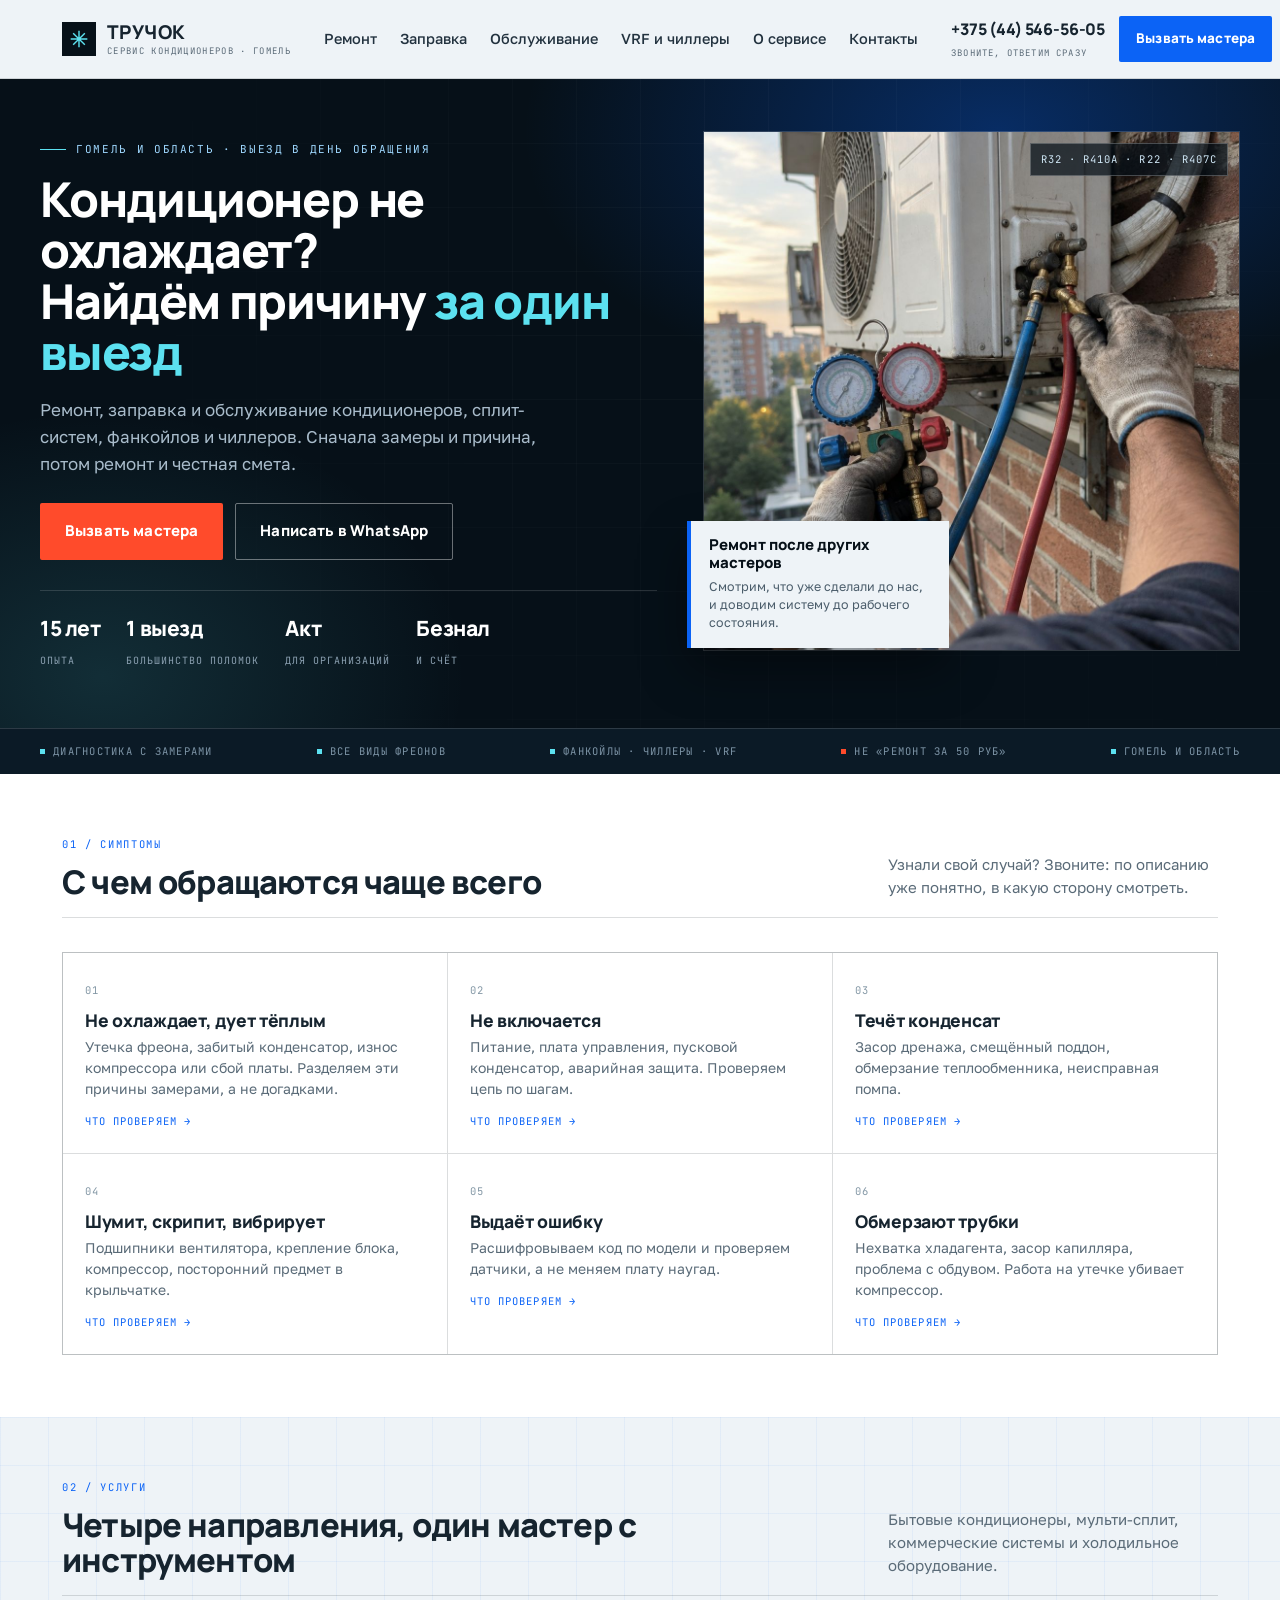
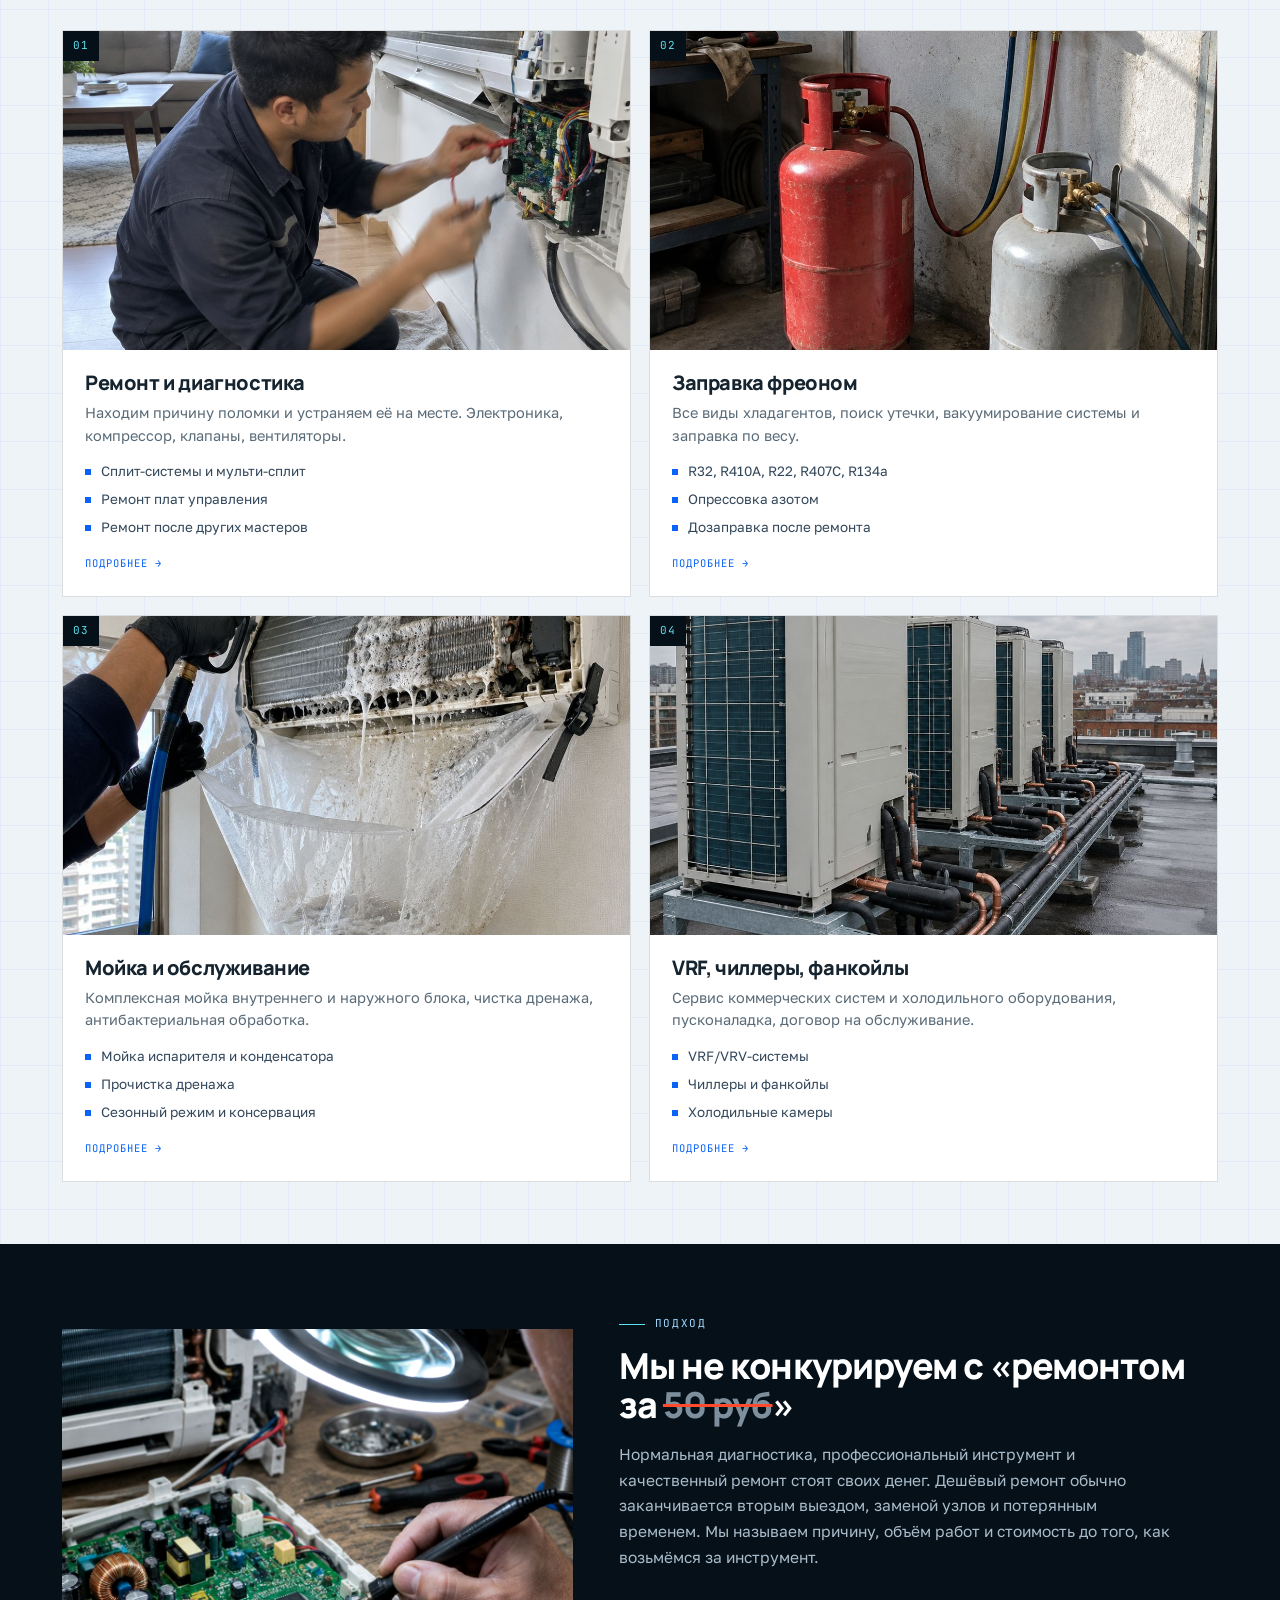
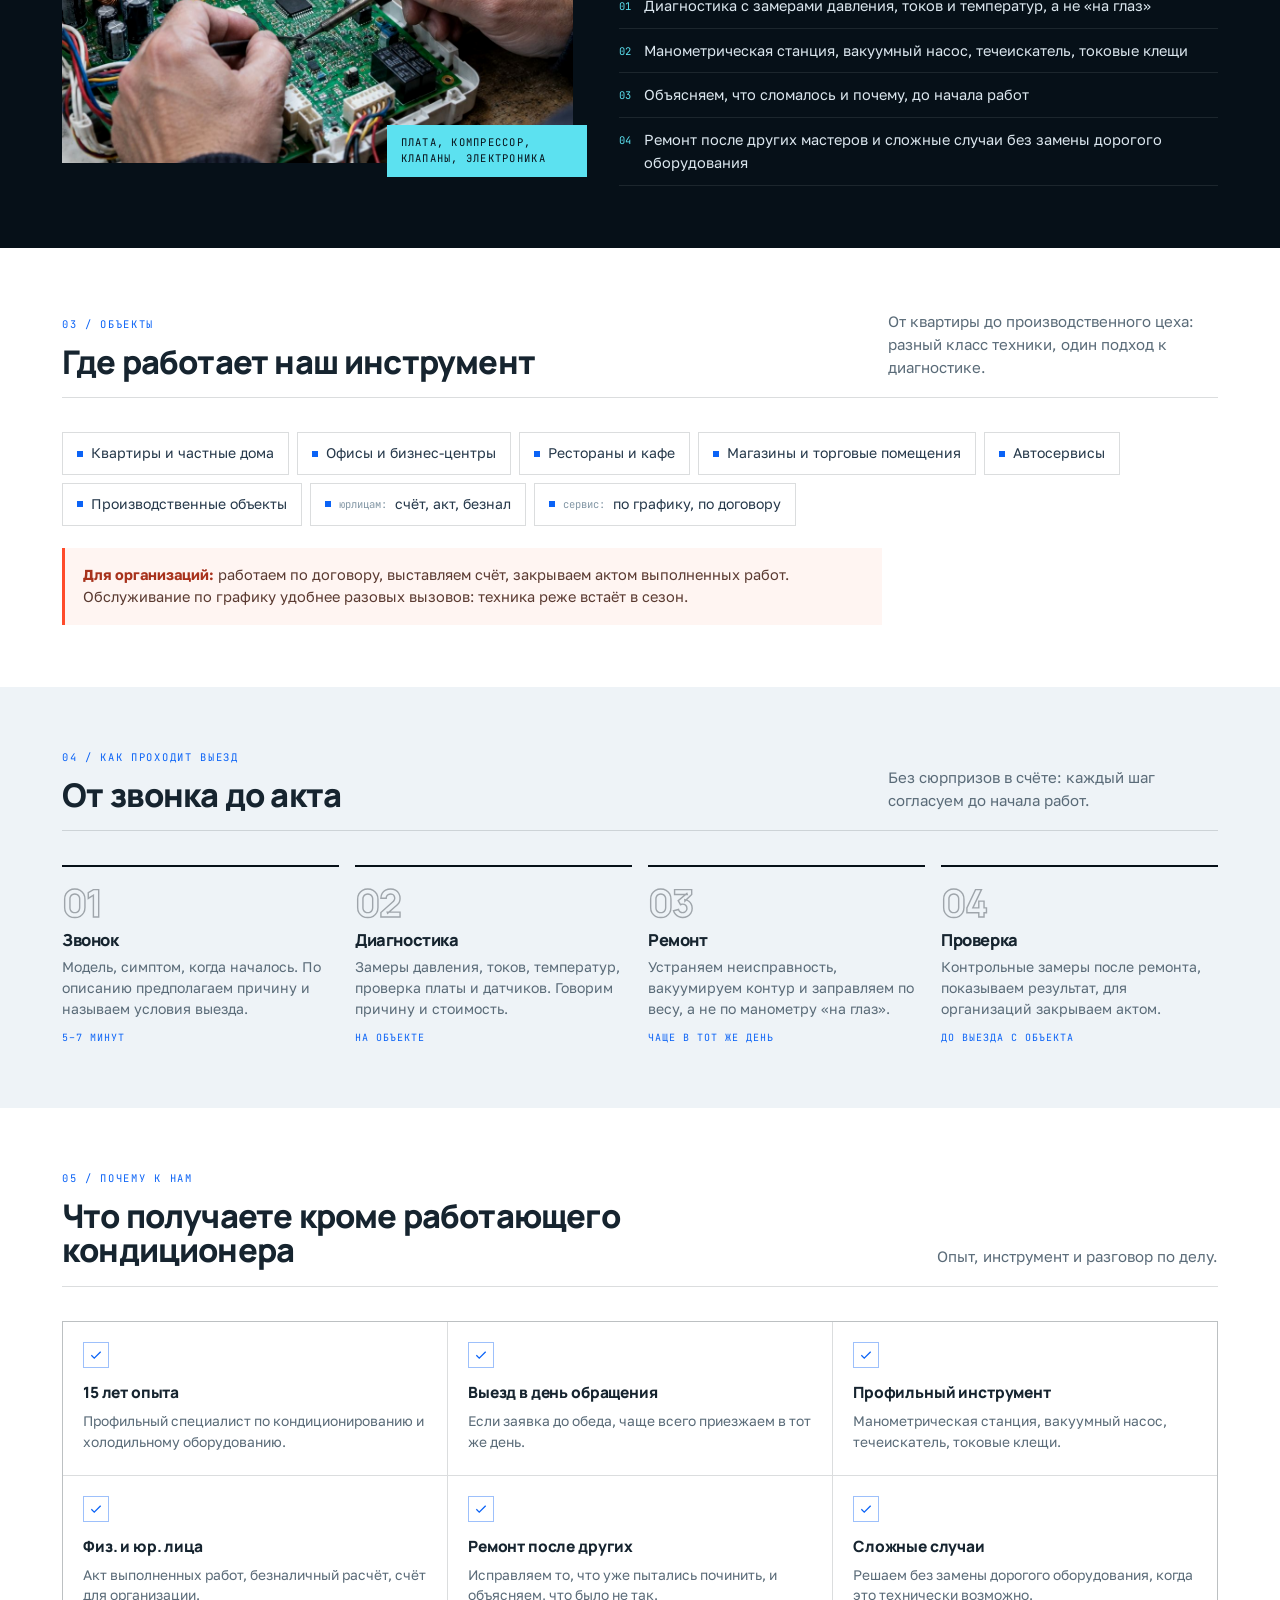
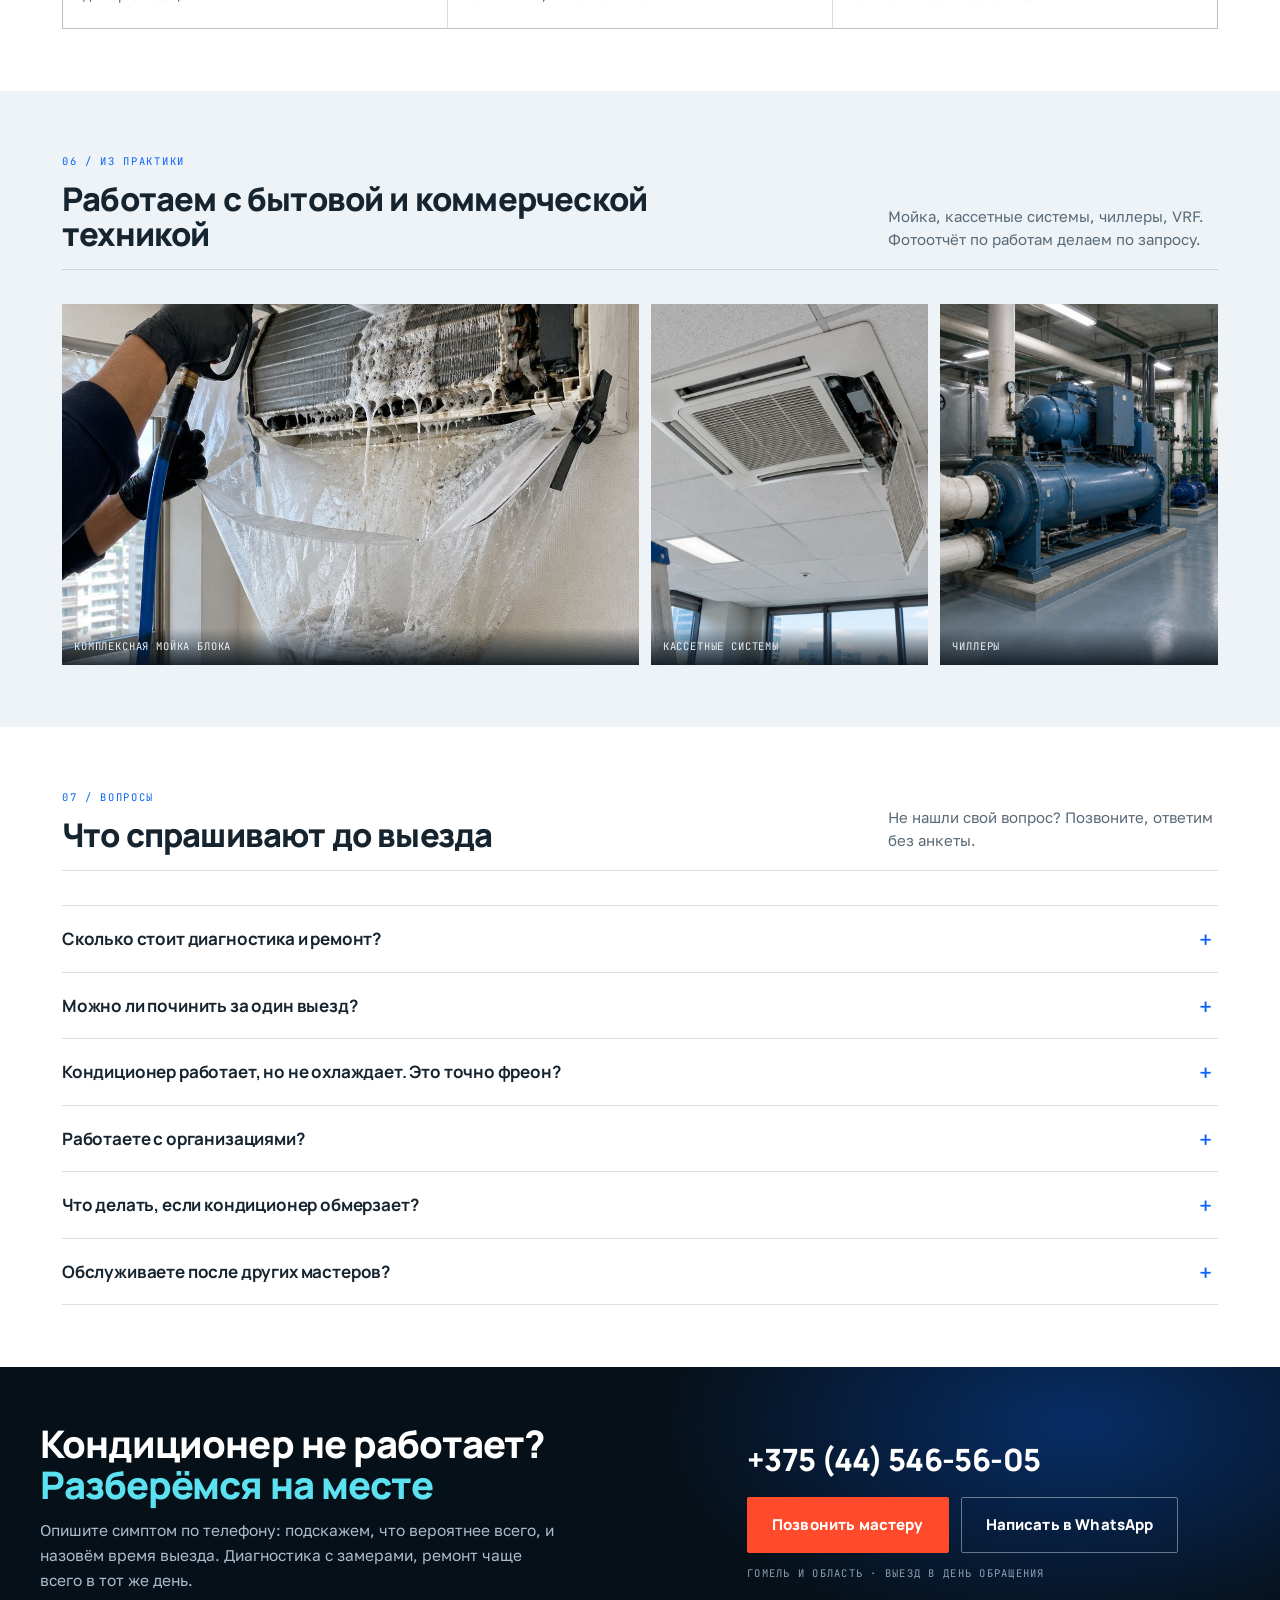
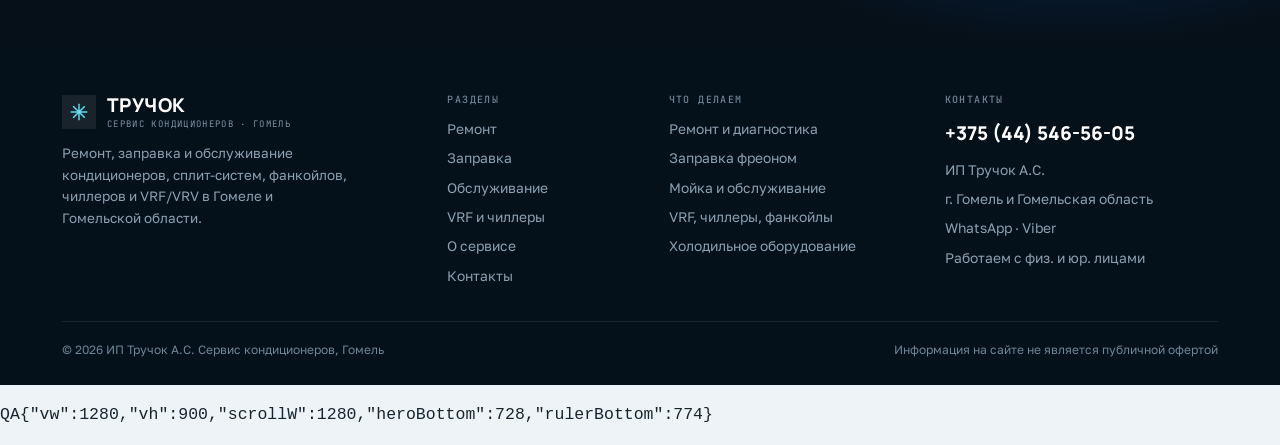
==== index.html @ 5a617445 "qa probe" ====
<!doctype html>
<html lang="ru">
<head>
<meta charset="utf-8">
<meta name="viewport" content="width=device-width, initial-scale=1">
<title>Ремонт кондиционеров в Гомеле — заправка, обслуживание | Тручок А.С.</title>
<meta name="description" content="Ремонт кондиционеров и сплит-систем в Гомеле: диагностика, заправка фреоном, мойка и обслуживание, VRF, чиллеры, фанкойлы. Опыт 15 лет, выезд в день обращения. +375 (44) 546-56-05">
<link rel="canonical" href="https://99sitefast-ai.github.io/truchok-kondicionery-gomel/">
<meta name="theme-color" content="#061018">
<meta property="og:type" content="website">
<meta property="og:title" content="Ремонт кондиционеров в Гомеле — заправка, обслуживание | Тручок А.С.">
<meta property="og:description" content="Ремонт кондиционеров и сплит-систем в Гомеле: диагностика, заправка фреоном, мойка и обслуживание, VRF, чиллеры, фанкойлы. Опыт 15 лет, выезд в день обращения. +375 (44) 546-56-05">
<meta property="og:url" content="https://99sitefast-ai.github.io/truchok-kondicionery-gomel/">
<meta property="og:site_name" content="Тручок А.С. — ремонт кондиционеров, Гомель">
<meta property="og:image" content="https://99sitefast-ai.github.io/truchok-kondicionery-gomel/assets/img/hero-gauge.jpg">
<meta property="og:locale" content="ru_BY">
<meta name="twitter:card" content="summary_large_image">
<link rel="preconnect" href="https://fonts.googleapis.com">
<link rel="preconnect" href="https://fonts.gstatic.com" crossorigin>
<link href="https://fonts.googleapis.com/css2?family=Manrope:wght@400;600;700;800&family=Golos+Text:wght@400;500;600&family=JetBrains+Mono:wght@400;500&display=swap" rel="stylesheet">
<link rel="stylesheet" href="assets/css/style.css?v=1">
<script type="application/ld+json">{"@context": "https://schema.org", "@type": "HVACBusiness", "name": "ИП Тручок А.С. — ремонт кондиционеров", "description": "Ремонт, заправка и обслуживание кондиционеров, сплит-систем, фанкойлов, чиллеров и VRF/VRV в Гомеле и Гомельской области.", "telephone": "+375445465605", "url": "https://99sitefast-ai.github.io/truchok-kondicionery-gomel/", "image": "https://99sitefast-ai.github.io/truchok-kondicionery-gomel/assets/img/hero-gauge.jpg", "address": {"@type": "PostalAddress", "addressLocality": "Гомель", "addressRegion": "Гомельская область", "addressCountry": "BY"}, "areaServed": ["Гомель", "Гомельская область"], "knowsAbout": ["ремонт кондиционеров", "заправка фреоном", "обслуживание сплит-систем", "чиллеры", "VRF/VRV", "фанкойлы"], "founder": {"@type": "Person", "name": "Тручок А.С."}}</script>
</head>
<body>
<a class="skip" href="#main">К содержанию</a>
<header class="hdr">
  <div class="wrap hdr-in">
      <a class="logo" href="index.html" aria-label="Тручок А.С. — на главную">
        <span class="logo-mark"><svg viewBox="0 0 24 24" aria-hidden="true"><path d="M12 2v20M2 12h20M5 5l14 14M19 5L5 19"/></svg></span>
        <span class="logo-txt">Тручок<small>сервис кондиционеров · Гомель</small></span>
      </a>
      <nav class="nav" id="nav">
<a href="remont.html">Ремонт</a>
<a href="zapravka.html">Заправка</a>
<a href="obsluzhivanie.html">Обслуживание</a>
<a href="komercheskie.html">VRF и чиллеры</a>
<a href="o-servise.html">О сервисе</a>
<a href="kontakty.html">Контакты</a>
      </nav>
      <div class="hdr-act">
        <a class="hdr-tel" href="tel:+375445465605">+375 (44) 546-56-05<small>звоните, ответим сразу</small></a>
        <a class="btn btn--sm" href="tel:+375445465605">Вызвать мастера</a>
      </div>
      <button class="burger" id="burger" type="button" aria-label="Меню" aria-expanded="false" aria-controls="nav"><span></span></button>
  </div>
</header>
<main id="main">
<section class="hero">
  <div class="wrap hero-in">
    <div>
      <span class="kick"><b></b>Гомель и область · выезд в день обращения</span>
      <h1>Кондиционер не охлаждает?<br>Найдём причину <span class="hl">за один выезд</span></h1>
      <p class="hero-sub">Ремонт, заправка и обслуживание кондиционеров, сплит-систем, фанкойлов и чиллеров. Сначала замеры и причина, потом ремонт и честная смета.</p>
      <div class="hero-cta">
        <a class="btn btn--hot" href="tel:+375445465605">Вызвать мастера</a>
        <a class="btn btn--outline-l" href="https://wa.me/375445465605" target="_blank" rel="noopener">Написать в WhatsApp</a>
      </div>
      <div class="hero-trust">
        <div><b>15 лет</b><span>опыта</span></div>
        <div><b>1 выезд</b><span>большинство поломок</span></div>
        <div><b>Акт</b><span>для организаций</span></div>
        <div><b>Безнал</b><span>и счёт</span></div>
      </div>
    </div>
    <div class="hero-media">
      <img src="assets/img/hero-gauge.jpg" alt="Мастер подключает манометрическую станцию к наружному блоку кондиционера" width="1100" height="1100">
      <span class="hero-chip">R32 · R410A · R22 · R407C</span>
      <div class="hero-tag">
        <b>Ремонт после других мастеров</b>
        <span>Смотрим, что уже сделали до нас, и доводим систему до рабочего состояния.</span>
      </div>
    </div>
  </div>
</section>

<div class="ruler">
  <div class="wrap ruler-in">
    <span>Диагностика с замерами</span>
    <span>Все виды фреонов</span>
    <span>Фанкойлы · чиллеры · VRF</span>
    <span class="warm">Не «ремонт за 50 руб»</span>
    <span>Гомель и область</span>
  </div>
</div>

<section class="sec sec--white" id="symptoms">
  <div class="wrap">
    <div class="shead rv">
      <div>
        <span class="lbl">01 / симптомы</span>
        <h2>С чем обращаются чаще всего</h2>
      </div>
      <p>Узнали свой случай? Звоните: по описанию уже понятно, в какую сторону смотреть.</p>
    </div>
    <div class="sym rv">
      <a href="remont.html#ne-ohlazhdaet">
        <span class="n">01</span>
        <h3>Не охлаждает, дует тёплым</h3>
        <p>Утечка фреона, забитый конденсатор, износ компрессора или сбой платы. Разделяем эти причины замерами, а не догадками.</p>
        <span class="go">Что проверяем</span>
      </a>
      <a href="remont.html#ne-vklyuchaetsya">
        <span class="n">02</span>
        <h3>Не включается</h3>
        <p>Питание, плата управления, пусковой конденсатор, аварийная защита. Проверяем цепь по шагам.</p>
        <span class="go">Что проверяем</span>
      </a>
      <a href="obsluzhivanie.html#drenazh">
        <span class="n">03</span>
        <h3>Течёт конденсат</h3>
        <p>Засор дренажа, смещённый поддон, обмерзание теплообменника, неисправная помпа.</p>
        <span class="go">Что проверяем</span>
      </a>
      <a href="remont.html#shum">
        <span class="n">04</span>
        <h3>Шумит, скрипит, вибрирует</h3>
        <p>Подшипники вентилятора, крепление блока, компрессор, посторонний предмет в крыльчатке.</p>
        <span class="go">Что проверяем</span>
      </a>
      <a href="remont.html#oshibki">
        <span class="n">05</span>
        <h3>Выдаёт ошибку</h3>
        <p>Расшифровываем код по модели и проверяем датчики, а не меняем плату наугад.</p>
        <span class="go">Что проверяем</span>
      </a>
      <a href="zapravka.html#obmerzanie">
        <span class="n">06</span>
        <h3>Обмерзают трубки</h3>
        <p>Нехватка хладагента, засор капилляра, проблема с обдувом. Работа на утечке убивает компрессор.</p>
        <span class="go">Что проверяем</span>
      </a>
    </div>
  </div>
</section>

<section class="sec sec--grid" id="services">
  <div class="wrap">
    <div class="shead rv">
      <div>
        <span class="lbl">02 / услуги</span>
        <h2>Четыре направления, один мастер с инструментом</h2>
      </div>
      <p>Бытовые кондиционеры, мульти-сплит, коммерческие системы и холодильное оборудование.</p>
    </div>
    <div class="svc rv">
      <article class="svc-card">
        <div class="ph"><img src="assets/img/diagnostika.jpg" alt="Ремонт и диагностика" loading="lazy" width="1100" height="619"><span class="num">01</span></div>
        <div class="bd">
          <h3>Ремонт и диагностика</h3>
          <p>Находим причину поломки и устраняем её на месте. Электроника, компрессор, клапаны, вентиляторы.</p>
          <ul><li>Сплит-системы и мульти-сплит</li><li>Ремонт плат управления</li><li>Ремонт после других мастеров</li></ul>
          <a class="more" href="remont.html">Подробнее</a>
        </div>
      </article>
      <article class="svc-card">
        <div class="ph"><img src="assets/img/freon.jpg" alt="Заправка фреоном" loading="lazy" width="1100" height="619"><span class="num">02</span></div>
        <div class="bd">
          <h3>Заправка фреоном</h3>
          <p>Все виды хладагентов, поиск утечки, вакуумирование системы и заправка по весу.</p>
          <ul><li>R32, R410A, R22, R407C, R134a</li><li>Опрессовка азотом</li><li>Дозаправка после ремонта</li></ul>
          <a class="more" href="zapravka.html">Подробнее</a>
        </div>
      </article>
      <article class="svc-card">
        <div class="ph"><img src="assets/img/moyka.jpg" alt="Мойка и обслуживание" loading="lazy" width="1100" height="619"><span class="num">03</span></div>
        <div class="bd">
          <h3>Мойка и обслуживание</h3>
          <p>Комплексная мойка внутреннего и наружного блока, чистка дренажа, антибактериальная обработка.</p>
          <ul><li>Мойка испарителя и конденсатора</li><li>Прочистка дренажа</li><li>Сезонный режим и консервация</li></ul>
          <a class="more" href="obsluzhivanie.html">Подробнее</a>
        </div>
      </article>
      <article class="svc-card">
        <div class="ph"><img src="assets/img/vrf.jpg" alt="VRF, чиллеры, фанкойлы" loading="lazy" width="1100" height="619"><span class="num">04</span></div>
        <div class="bd">
          <h3>VRF, чиллеры, фанкойлы</h3>
          <p>Сервис коммерческих систем и холодильного оборудования, пусконаладка, договор на обслуживание.</p>
          <ul><li>VRF/VRV-системы</li><li>Чиллеры и фанкойлы</li><li>Холодильные камеры</li></ul>
          <a class="more" href="komercheskie.html">Подробнее</a>
        </div>
      </article>
    </div>
  </div>
</section>

<section class="sec sec--ink" id="approach">
  <div class="wrap manif">
    <div class="manif-img rv">
      <img src="assets/img/plata.jpg" alt="Ремонт платы управления кондиционера" loading="lazy" width="1100" height="1100">
      <span class="stamp">Плата, компрессор, клапаны, электроника</span>
    </div>
    <div class="manif-txt rv">
      <span class="kick"><b></b>Подход</span>
      <h2 style="margin-top:14px">Мы не конкурируем с «ремонтом за <span class="del">50 руб</span>»</h2>
      <p>Нормальная диагностика, профессиональный инструмент и качественный ремонт стоят своих денег. Дешёвый ремонт обычно заканчивается вторым выездом, заменой узлов и потерянным временем. Мы называем причину, объём работ и стоимость до того, как возьмёмся за инструмент.</p>
      <ul class="manif-list">
        <li><i>01</i>Диагностика с замерами давления, токов и температур, а не «на глаз»</li>
        <li><i>02</i>Манометрическая станция, вакуумный насос, течеискатель, токовые клещи</li>
        <li><i>03</i>Объясняем, что сломалось и почему, до начала работ</li>
        <li><i>04</i>Ремонт после других мастеров и сложные случаи без замены дорогого оборудования</li>
      </ul>
    </div>
  </div>
</section>

<section class="sec sec--white" id="objects">
  <div class="wrap">
    <div class="shead rv">
      <div>
        <span class="lbl">03 / объекты</span>
        <h2>Где работает наш инструмент</h2>
      </div>
      <p>От квартиры до производственного цеха: разный класс техники, один подход к диагностике.</p>
    </div>
    <ul class="obj rv">
      <li>Квартиры и частные дома</li>
      <li>Офисы и бизнес-центры</li>
      <li>Рестораны и кафе</li>
      <li>Магазины и торговые помещения</li>
      <li>Автосервисы</li>
      <li>Производственные объекты</li>
      <li><b>юрлицам:</b> счёт, акт, безнал</li>
      <li><b>сервис:</b> по графику, по договору</li>
    </ul>
    <div class="note rv" style="max-width:820px">
      <b>Для организаций:</b> работаем по договору, выставляем счёт, закрываем актом выполненных работ. Обслуживание по графику удобнее разовых вызовов: техника реже встаёт в сезон.
    </div>
  </div>
</section>

<section class="sec sec--ice" id="process">
  <div class="wrap">
    <div class="shead rv">
      <div>
        <span class="lbl">04 / как проходит выезд</span>
        <h2>От звонка до акта</h2>
      </div>
      <p>Без сюрпризов в счёте: каждый шаг согласуем до начала работ.</p>
    </div>
    <div class="steps rv">
      <div class="step"><div class="num">01</div><h3>Звонок</h3><p>Модель, симптом, когда началось. По описанию предполагаем причину и называем условия выезда.</p><div class="t">5–7 минут</div></div>
      <div class="step"><div class="num">02</div><h3>Диагностика</h3><p>Замеры давления, токов, температур, проверка платы и датчиков. Говорим причину и стоимость.</p><div class="t">на объекте</div></div>
      <div class="step"><div class="num">03</div><h3>Ремонт</h3><p>Устраняем неисправность, вакуумируем контур и заправляем по весу, а не по манометру «на глаз».</p><div class="t">чаще в тот же день</div></div>
      <div class="step"><div class="num">04</div><h3>Проверка</h3><p>Контрольные замеры после ремонта, показываем результат, для организаций закрываем актом.</p><div class="t">до выезда с объекта</div></div>
    </div>
  </div>
</section>

<section class="sec sec--white">
  <div class="wrap">
    <div class="shead rv">
      <div>
        <span class="lbl">05 / почему к нам</span>
        <h2>Что получаете кроме работающего кондиционера</h2>
      </div>
      <p>Опыт, инструмент и разговор по делу.</p>
    </div>
    <div class="why rv">
      <div>
        <span class="ic"><svg viewBox="0 0 24 24" aria-hidden="true"><path d="M4 12.5l5 5L20 6.5"/></svg></span>
        <b>15 лет опыта</b>
        <p>Профильный специалист по кондиционированию и холодильному оборудованию.</p>
      </div>
      <div>
        <span class="ic"><svg viewBox="0 0 24 24" aria-hidden="true"><path d="M4 12.5l5 5L20 6.5"/></svg></span>
        <b>Выезд в день обращения</b>
        <p>Если заявка до обеда, чаще всего приезжаем в тот же день.</p>
      </div>
      <div>
        <span class="ic"><svg viewBox="0 0 24 24" aria-hidden="true"><path d="M4 12.5l5 5L20 6.5"/></svg></span>
        <b>Профильный инструмент</b>
        <p>Манометрическая станция, вакуумный насос, течеискатель, токовые клещи.</p>
      </div>
      <div>
        <span class="ic"><svg viewBox="0 0 24 24" aria-hidden="true"><path d="M4 12.5l5 5L20 6.5"/></svg></span>
        <b>Физ. и юр. лица</b>
        <p>Акт выполненных работ, безналичный расчёт, счёт для организации.</p>
      </div>
      <div>
        <span class="ic"><svg viewBox="0 0 24 24" aria-hidden="true"><path d="M4 12.5l5 5L20 6.5"/></svg></span>
        <b>Ремонт после других</b>
        <p>Исправляем то, что уже пытались починить, и объясняем, что было не так.</p>
      </div>
      <div>
        <span class="ic"><svg viewBox="0 0 24 24" aria-hidden="true"><path d="M4 12.5l5 5L20 6.5"/></svg></span>
        <b>Сложные случаи</b>
        <p>Решаем без замены дорогого оборудования, когда это технически возможно.</p>
      </div>
    </div>
  </div>
</section>

<section class="sec sec--ice">
  <div class="wrap">
    <div class="shead rv">
      <div>
        <span class="lbl">06 / из практики</span>
        <h2>Работаем с бытовой и коммерческой техникой</h2>
      </div>
      <p>Мойка, кассетные системы, чиллеры, VRF. Фотоотчёт по работам делаем по запросу.</p>
    </div>
    <div class="strip rv">
      <figure><img src="assets/img/moyka.jpg" alt="Мойка испарителя внутреннего блока кондиционера" loading="lazy" width="1100" height="688"><figcaption>Комплексная мойка блока</figcaption></figure>
      <figure><img src="assets/img/kasseta.jpg" alt="Обслуживание кассетного кондиционера в офисе" loading="lazy" width="1100" height="825"><figcaption>Кассетные системы</figcaption></figure>
      <figure><img src="assets/img/chiller.jpg" alt="Чиллер в техническом помещении" loading="lazy" width="1100" height="825"><figcaption>Чиллеры</figcaption></figure>
    </div>
  </div>
</section>

<section class="sec sec--white" id="faq">
  <div class="wrap">
    <div class="shead rv">
      <div>
        <span class="lbl">07 / вопросы</span>
        <h2>Что спрашивают до выезда</h2>
      </div>
      <p>Не нашли свой вопрос? Позвоните, ответим без анкеты.</p>
    </div>
    <div class="faq rv">
      <details><summary>Сколько стоит диагностика и ремонт?</summary><div class="ans">Стоимость зависит от типа техники и характера поломки. По телефону называем условия выезда, а точную сумму работ говорим после диагностики: до этого называть цифру наугад нечестно.</div></details>
      <details><summary>Можно ли починить за один выезд?</summary><div class="ans">Большинство неисправностей устраняем на месте: утечки, электрика, дренаж, заправка, замена конденсаторов и клапанов. Если нужен редкий узел под заказ, согласуем срок и не берём предоплату за воздух.</div></details>
      <details><summary>Кондиционер работает, но не охлаждает. Это точно фреон?</summary><div class="ans">Не обязательно. Так же ведут себя забитый конденсатор, изношенный компрессор, неисправная плата и датчик температуры. Поэтому сначала замеры, потом вердикт.</div></details>
      <details><summary>Работаете с организациями?</summary><div class="ans">Да. Акт выполненных работ, безналичный расчёт, счёт. Для офисов, магазинов и производств возможен договор на сервисное обслуживание по графику.</div></details>
      <details><summary>Что делать, если кондиционер обмерзает?</summary><div class="ans">Выключить и вызвать мастера. Обмерзание почти всегда означает нехватку хладагента или проблему с обдувом, а работа в таком режиме убивает компрессор.</div></details>
      <details><summary>Обслуживаете после других мастеров?</summary><div class="ans">Да, и это заметная часть работы. Смотрим, что уже меняли, проверяем соединения и качество заправки, объясняем, где ошибка.</div></details>
    </div>
  </div>
</section>

<section class="cta" id="cta">
  <div class="wrap cta-in">
    <div>
      <h2>Кондиционер не работает? <span>Разберёмся на месте</span></h2>
      <p>Опишите симптом по телефону: подскажем, что вероятнее всего, и назовём время выезда. Диагностика с замерами, ремонт чаще всего в тот же день.</p>
    </div>
    <div class="cta-side">
      <a class="cta-tel" href="tel:+375445465605">+375 (44) 546-56-05</a>
      <div class="btn-row">
        <a class="btn btn--hot" href="tel:+375445465605">Позвонить мастеру</a>
        <a class="btn btn--outline-l" href="https://wa.me/375445465605" target="_blank" rel="noopener">Написать в WhatsApp</a>
      </div>
      <small>Гомель и область · выезд в день обращения</small>
    </div>
  </div>
</section>


</main>
<footer class="ftr">
  <div class="wrap">
    <div class="ftr-in">
      <div>
        <a class="logo" href="index.html" aria-label="Тручок А.С. — на главную">
        <span class="logo-mark"><svg viewBox="0 0 24 24" aria-hidden="true"><path d="M12 2v20M2 12h20M5 5l14 14M19 5L5 19"/></svg></span>
        <span class="logo-txt">Тручок<small>сервис кондиционеров · Гомель</small></span>
      </a>
        <p>Ремонт, заправка и обслуживание кондиционеров, сплит-систем, фанкойлов, чиллеров и VRF/VRV в Гомеле и Гомельской области.</p>
      </div>
      <div>
        <h4>Разделы</h4>
        <ul><li><a href="remont.html">Ремонт</a></li>
<li><a href="zapravka.html">Заправка</a></li>
<li><a href="obsluzhivanie.html">Обслуживание</a></li>
<li><a href="komercheskie.html">VRF и чиллеры</a></li>
<li><a href="o-servise.html">О сервисе</a></li>
<li><a href="kontakty.html">Контакты</a></li></ul>
      </div>
      <div>
        <h4>Что делаем</h4>
        <ul>
          <li><a href="remont.html">Ремонт и диагностика</a></li>
          <li><a href="zapravka.html">Заправка фреоном</a></li>
          <li><a href="obsluzhivanie.html">Мойка и обслуживание</a></li>
          <li><a href="komercheskie.html">VRF, чиллеры, фанкойлы</a></li>
          <li><a href="komercheskie.html#holod">Холодильное оборудование</a></li>
        </ul>
      </div>
      <div>
        <h4>Контакты</h4>
        <a class="ftr-tel" href="tel:+375445465605">+375 (44) 546-56-05</a>
        <ul>
          <li>ИП Тручок А.С.</li>
          <li>г. Гомель и Гомельская область</li>
          <li><a href="https://wa.me/375445465605" target="_blank" rel="noopener">WhatsApp</a> · <a href="viber://chat?number=%2B375445465605">Viber</a></li>
          <li>Работаем с физ. и юр. лицами</li>
        </ul>
      </div>
    </div>
    <div class="ftr-btm">
      <span>© 2026 ИП Тручок А.С. Сервис кондиционеров, Гомель</span>
      <span>Информация на сайте не является публичной офертой</span>
    </div>
  </div>
</footer>

<div class="mbar">
  <a class="btn" href="tel:+375445465605">Позвонить</a>
  <a class="btn btn--light" href="https://wa.me/375445465605" target="_blank" rel="noopener">WhatsApp</a>
</div>

<script src="assets/js/app.js" defer></script>
<script>window.addEventListener('load',function(){var d=document.documentElement;var hero=document.querySelector('.hero');var ruler=document.querySelector('.ruler');var h={vw:window.innerWidth,vh:window.innerHeight,scrollW:d.scrollWidth,heroBottom:Math.round(hero.getBoundingClientRect().bottom),rulerBottom:Math.round(ruler.getBoundingClientRect().bottom)};var p=document.createElement('pre');p.id='qa';p.textContent='QA'+JSON.stringify(h);document.body.appendChild(p);});</script>
</body>
</html>
---- assets/css/style.css ----
/* Тручок А.С. — сервис кондиционеров, Гомель */

:root{
  --ink:#061018;
  --ink-2:#0b1a26;
  --ink-3:#12293a;
  --ice:#eef3f7;
  --ice-2:#e3ebf1;
  --white:#ffffff;
  --blue:#0b63f6;
  --blue-d:#0a4fc4;
  --cyan:#5ce1f0;
  --hot:#ff4b2b;
  --text:#16242f;
  --muted:#5a6b78;
  --muted-2:#8397a5;
  --line:rgba(6,16,24,.14);
  --line-2:rgba(6,16,24,.08);
  --line-l:rgba(255,255,255,.14);
  --disp:"Manrope","Segoe UI",system-ui,sans-serif;
  --body:"Golos Text","Manrope",system-ui,sans-serif;
  --mono:"JetBrains Mono",ui-monospace,SFMono-Regular,Menlo,monospace;
  --sh:0 18px 40px rgba(6,16,24,.12);
}

*{box-sizing:border-box}
html{-webkit-text-size-adjust:100%}
body{
  margin:0;background:var(--ice);color:var(--text);
  font-family:var(--body);font-size:16.5px;line-height:1.62;
  -webkit-font-smoothing:antialiased;
}
img{max-width:100%;display:block;height:auto}
a{color:inherit;text-decoration:none}
h1,h2,h3,h4{margin:0;font-family:var(--disp);font-weight:800;letter-spacing:-.025em;line-height:1.06}
p{margin:0}
ul,ol{margin:0;padding:0;list-style:none}
button{font:inherit}
::selection{background:var(--blue);color:#fff}

.wrap{max-width:1200px;margin:0 auto;padding:0 22px}
.skip{position:absolute;left:-9999px}
.skip:focus{left:12px;top:12px;z-index:200;background:#fff;padding:10px 14px}

/* ---------- header ---------- */
.hdr{
  position:sticky;top:0;z-index:80;
  background:rgba(238,243,247,.94);
  backdrop-filter:blur(10px);
  border-bottom:1px solid var(--line);
}
.hdr-in{display:flex;align-items:center;gap:22px;height:78px}
.logo{display:flex;align-items:center;gap:11px;flex:0 0 auto}
.logo-mark{
  width:34px;height:34px;flex:0 0 auto;background:var(--ink);
  display:grid;place-items:center;position:relative;
}
.logo-mark svg{width:20px;height:20px;stroke:var(--cyan);fill:none;stroke-width:1.7}
.logo-txt{font-family:var(--disp);font-weight:800;font-size:19px;letter-spacing:.02em;line-height:1;text-transform:uppercase}
.logo-txt small{
  display:block;font-family:var(--mono);font-weight:400;font-size:9px;letter-spacing:.15em;
  color:var(--muted);text-transform:uppercase;margin-top:5px;
}
.nav{margin-left:auto;display:flex;gap:1px}
.nav a{
  padding:9px 11px;font-size:14.5px;font-weight:500;color:#22323f;
  border-radius:3px;white-space:nowrap;
}
.nav a:hover{background:rgba(11,99,246,.09);color:var(--blue)}
.nav a.act{color:var(--blue);box-shadow:inset 0 -2px 0 var(--blue)}
.hdr-act{display:flex;align-items:center;gap:14px;flex:0 0 auto}
.hdr-tel{font-family:var(--disp);font-weight:800;font-size:16px;letter-spacing:-.01em;white-space:nowrap}
.hdr-tel small{
  display:block;font-family:var(--mono);font-weight:400;font-size:9px;letter-spacing:.13em;
  color:var(--muted);text-transform:uppercase;margin-top:3px;
}
.burger{
  display:none;margin-left:auto;width:44px;height:44px;background:none;
  border:1px solid var(--line);cursor:pointer;position:relative;
}
.burger span,.burger span::before,.burger span::after{
  position:absolute;left:12px;right:12px;height:2px;background:var(--ink);content:"";
}
.burger span{top:21px}
.burger span::before{top:-7px;left:0;right:0}
.burger span::after{top:7px;left:0;right:0}

/* ---------- buttons ---------- */
.btn{
  display:inline-flex;align-items:center;justify-content:center;gap:9px;
  font-family:var(--disp);font-weight:800;font-size:15px;letter-spacing:.01em;
  padding:15px 24px;border:1px solid transparent;border-radius:2px;
  background:var(--blue);color:#fff;cursor:pointer;
  transition:background .16s,transform .16s,box-shadow .16s,color .16s,border-color .16s;
}
.btn:hover{background:var(--blue-d);transform:translateY(-1px);box-shadow:0 10px 24px rgba(11,99,246,.28)}
.btn--hot{background:var(--hot)}
.btn--hot:hover{background:#e23a1c;box-shadow:0 10px 24px rgba(255,75,43,.3)}
.btn--ghost{background:transparent;border-color:rgba(6,16,24,.35);color:var(--ink)}
.btn--ghost:hover{background:var(--ink);border-color:var(--ink);color:#fff;box-shadow:none}
.btn--light{background:#fff;color:var(--ink)}
.btn--light:hover{background:var(--cyan);color:var(--ink);box-shadow:none}
.btn--outline-l{background:transparent;border-color:rgba(255,255,255,.4);color:#fff}
.btn--outline-l:hover{background:rgba(255,255,255,.1);border-color:#fff;box-shadow:none}
.btn--sm{padding:11px 16px;font-size:13.5px}
.btn svg{width:17px;height:17px;fill:none;stroke:currentColor;stroke-width:2}
.btn-row{display:flex;gap:12px;flex-wrap:wrap;align-items:center}

/* ---------- hero ---------- */
.hero{position:relative;background:var(--ink);color:#eaf1f6;overflow:hidden}
.hero::before{
  content:"";position:absolute;inset:0;
  background:
    radial-gradient(720px 420px at 78% 8%,rgba(11,99,246,.34),transparent 66%),
    radial-gradient(520px 380px at 8% 92%,rgba(92,225,240,.14),transparent 70%);
  pointer-events:none;
}
.hero::after{
  content:"";position:absolute;inset:0;pointer-events:none;opacity:.5;
  background-image:linear-gradient(rgba(255,255,255,.05) 1px,transparent 1px),linear-gradient(90deg,rgba(255,255,255,.05) 1px,transparent 1px);
  background-size:64px 64px;
  mask-image:radial-gradient(circle at 60% 30%,#000 20%,transparent 78%);
}
.hero-in{
  position:relative;z-index:2;
  display:grid;grid-template-columns:1.07fr .93fr;gap:46px;align-items:center;
  padding:52px 0 56px;
}
.kick{
  display:inline-flex;align-items:center;gap:10px;
  font-family:var(--mono);font-size:11px;letter-spacing:.15em;text-transform:uppercase;color:#9fd8ff;
}
.kick b{width:26px;height:1px;background:var(--cyan);display:inline-block}
.hero h1{
  font-size:clamp(29px,3.75vw,52px);margin-top:16px;color:#fff;
}
.hero h1 .hl{color:var(--cyan)}
.hero-sub{margin-top:18px;font-size:17px;line-height:1.6;color:#a9bccb;max-width:530px}
.hero-cta{margin-top:26px;display:flex;gap:12px;flex-wrap:wrap}
.hero-trust{
  margin-top:30px;padding-top:20px;border-top:1px solid var(--line-l);
  display:grid;grid-template-columns:repeat(4,auto);gap:12px 26px;justify-content:start;
}
.hero-trust div b{
  display:block;font-family:var(--disp);font-weight:800;font-size:21px;color:#fff;letter-spacing:-.02em;
}
.hero-trust div span{
  font-family:var(--mono);font-size:10px;letter-spacing:.1em;text-transform:uppercase;color:#8ba0b1;
}
.hero-media{position:relative;align-self:stretch}
.hero-media img{
  width:100%;height:100%;max-height:520px;object-fit:cover;
  border:1px solid rgba(255,255,255,.16);
}
.hero-tag{
  position:absolute;left:-16px;bottom:24px;max-width:262px;
  background:var(--ice);color:var(--ink);padding:15px 18px;
  border-left:4px solid var(--blue);box-shadow:0 22px 48px rgba(0,0,0,.4);
}
.hero-tag b{display:block;font-family:var(--disp);font-weight:800;font-size:15px;line-height:1.25}
.hero-tag span{display:block;margin-top:5px;font-size:12.5px;line-height:1.45;color:#4b5d6b}
.hero-chip{
  position:absolute;right:12px;top:12px;background:rgba(6,16,24,.72);
  border:1px solid rgba(255,255,255,.24);color:#cfe6f5;
  font-family:var(--mono);font-size:10.5px;letter-spacing:.1em;padding:7px 10px;
}

/* ---------- temp ruler ---------- */
.ruler{background:var(--ink-2);border-top:1px solid var(--line-l);position:relative;z-index:2}
.ruler-in{
  display:flex;align-items:center;justify-content:space-between;gap:18px;
  padding:14px 0;font-family:var(--mono);font-size:10.5px;letter-spacing:.12em;
  text-transform:uppercase;color:#7d94a6;flex-wrap:wrap;
}
.ruler-in span{display:inline-flex;align-items:center;gap:8px}
.ruler-in span::before{content:"";width:5px;height:5px;background:var(--cyan);display:inline-block}
.ruler-in .warm::before{background:var(--hot)}

/* ---------- sections ---------- */
.sec{padding:62px 0}
.sec--white{background:var(--white)}
.sec--ice{background:var(--ice)}
.sec--ink{background:var(--ink);color:#dbe6ee}
.sec--grid{
  background-color:var(--ice);
  background-image:linear-gradient(rgba(11,99,246,.055) 1px,transparent 1px),linear-gradient(90deg,rgba(11,99,246,.055) 1px,transparent 1px);
  background-size:48px 48px;
}
.shead{
  display:flex;align-items:flex-end;justify-content:space-between;gap:30px;
  padding-bottom:18px;border-bottom:1px solid var(--line);margin-bottom:34px;
}
.shead .lbl{
  display:block;font-family:var(--mono);font-size:10.5px;letter-spacing:.16em;
  text-transform:uppercase;color:var(--blue);margin-bottom:12px;
}
.shead h2{font-size:clamp(23px,2.55vw,33px);max-width:660px}
.shead p{font-size:15px;color:var(--muted);max-width:330px;line-height:1.55}
.sec--ink .shead{border-color:var(--line-l)}
.sec--ink .shead h2{color:#fff}
.sec--ink .shead p{color:#8ba0b1}
.sec--ink .shead .lbl{color:var(--cyan)}

/* symptom cards */
.sym{display:grid;grid-template-columns:repeat(3,1fr);gap:1px;background:var(--line);border:1px solid var(--line)}
.sym a{
  background:#fff;padding:22px 22px 20px;display:block;position:relative;
  transition:background .16s,box-shadow .16s;
}
.sym a:hover{background:#f7fbff;box-shadow:inset 0 3px 0 var(--blue)}
.sym .n{font-family:var(--mono);font-size:10.5px;letter-spacing:.12em;color:var(--muted-2)}
.sym h3{font-size:17.5px;margin:9px 0 7px;letter-spacing:-.015em}
.sym p{font-size:14px;color:var(--muted);line-height:1.5}
.sym .go{
  margin-top:14px;font-family:var(--mono);font-size:10.5px;letter-spacing:.1em;
  text-transform:uppercase;color:var(--blue);display:inline-flex;gap:7px;align-items:center;
}
.sym .go::after{content:"→"}

/* service cards */
.svc{display:grid;grid-template-columns:repeat(2,1fr);gap:18px}
.svc-card{
  background:#fff;border:1px solid var(--line);display:flex;flex-direction:column;
  transition:transform .18s,box-shadow .18s,border-color .18s;
}
.svc-card:hover{transform:translateY(-3px);box-shadow:var(--sh);border-color:rgba(11,99,246,.45)}
.svc-card .ph{position:relative;overflow:hidden;aspect-ratio:16/9;background:var(--ice-2)}
.svc-card .ph img{width:100%;height:100%;object-fit:cover;transition:transform .5s}
.svc-card:hover .ph img{transform:scale(1.04)}
.svc-card .num{
  position:absolute;left:0;top:0;background:var(--ink);color:var(--cyan);
  font-family:var(--mono);font-size:11px;letter-spacing:.1em;padding:6px 10px;
}
.svc-card .bd{padding:22px 22px 24px;display:flex;flex-direction:column;flex:1}
.svc-card h3{font-size:20px;letter-spacing:-.02em}
.svc-card p{font-size:14.5px;color:var(--muted);margin-top:9px;line-height:1.55}
.svc-card ul{margin-top:14px;display:grid;gap:6px}
.svc-card ul li{
  font-size:13.5px;color:#33475a;padding-left:16px;position:relative;
}
.svc-card ul li::before{
  content:"";position:absolute;left:0;top:8px;width:6px;height:6px;background:var(--blue);
}
.svc-card .more{
  margin-top:auto;padding-top:16px;font-family:var(--mono);font-size:10.5px;
  letter-spacing:.1em;text-transform:uppercase;color:var(--blue);display:inline-flex;gap:7px;
}
.svc-card .more::after{content:"→"}

/* manifesto */
.manif{display:grid;grid-template-columns:.92fr 1.08fr;gap:46px;align-items:center}
.manif-img{position:relative}
.manif-img img{width:100%;aspect-ratio:4/3.4;object-fit:cover;filter:contrast(1.05)}
.manif-img .stamp{
  position:absolute;right:-14px;bottom:-14px;background:var(--cyan);color:var(--ink);
  font-family:var(--mono);font-size:10.5px;letter-spacing:.12em;text-transform:uppercase;
  padding:10px 14px;max-width:200px;line-height:1.5;
}
.manif-txt h2{font-size:clamp(24px,2.8vw,36px);color:#fff;line-height:1.08}
.manif-txt h2 .del{text-decoration:line-through;text-decoration-thickness:3px;color:#7d8f9d;text-decoration-color:var(--hot)}
.manif-txt p{margin-top:18px;font-size:15.5px;color:#a9bccb;line-height:1.65;max-width:560px}
.manif-list{margin-top:24px;display:grid;gap:10px}
.manif-list li{
  display:flex;gap:12px;align-items:flex-start;font-size:14.5px;color:#dbe6ee;
  padding-bottom:10px;border-bottom:1px solid rgba(255,255,255,.09);
}
.manif-list li i{
  flex:0 0 auto;font-family:var(--mono);font-style:normal;font-size:10.5px;color:var(--cyan);
  letter-spacing:.08em;padding-top:4px;
}

/* objects */
.obj{display:flex;flex-wrap:wrap;gap:8px}
.obj li{
  border:1px solid var(--line);background:#fff;padding:9px 14px;font-size:14px;
  color:#25384a;display:flex;align-items:center;gap:8px;
}
.obj li::before{content:"";width:6px;height:6px;background:var(--blue);flex:0 0 auto}
.obj li b{font-family:var(--mono);font-size:10.5px;color:var(--muted-2);font-weight:400}

/* steps */
.steps{display:grid;grid-template-columns:repeat(4,1fr);gap:16px}
.step{border-top:2px solid var(--ink);padding-top:16px;position:relative}
.step .num{
  font-family:var(--disp);font-weight:800;font-size:38px;line-height:1;color:transparent;
  -webkit-text-stroke:1.4px rgba(6,16,24,.34);letter-spacing:-.04em;
}
.step h3{font-size:16.5px;margin-top:10px}
.step p{font-size:14px;color:var(--muted);margin-top:7px;line-height:1.5}
.step .t{
  margin-top:11px;font-family:var(--mono);font-size:10px;letter-spacing:.1em;
  text-transform:uppercase;color:var(--blue);
}

/* why list */
.why{display:grid;grid-template-columns:repeat(3,1fr);gap:1px;background:var(--line);border:1px solid var(--line)}
.why div{background:#fff;padding:20px 20px 22px}
.why b{display:block;font-family:var(--disp);font-weight:800;font-size:15.5px;letter-spacing:-.01em}
.why p{font-size:13.8px;color:var(--muted);margin-top:6px;line-height:1.5}
.why .ic{
  width:26px;height:26px;margin-bottom:12px;border:1px solid rgba(11,99,246,.4);
  display:grid;place-items:center;color:var(--blue);
}
.why .ic svg{width:14px;height:14px;stroke:currentColor;fill:none;stroke-width:2.2}

/* photo strip */
.strip{display:grid;grid-template-columns:1.35fr .65fr .65fr;gap:12px}
.strip figure{margin:0;position:relative;overflow:hidden;background:var(--ice-2)}
.strip img{width:100%;height:100%;object-fit:cover;aspect-ratio:4/3}
.strip figure:first-child img{aspect-ratio:16/10}
.strip figcaption{
  position:absolute;left:0;bottom:0;right:0;padding:10px 12px;
  background:linear-gradient(transparent,rgba(6,16,24,.86));
  color:#eaf1f6;font-family:var(--mono);font-size:10.5px;letter-spacing:.08em;text-transform:uppercase;
}

/* faq */
.faq{border-top:1px solid var(--line)}
.faq details{border-bottom:1px solid var(--line)}
.faq summary{
  list-style:none;cursor:pointer;padding:19px 44px 19px 0;position:relative;
  font-family:var(--disp);font-weight:700;font-size:17px;letter-spacing:-.01em;
}
.faq summary::-webkit-details-marker{display:none}
.faq summary::after{
  content:"+";position:absolute;right:6px;top:16px;font-family:var(--mono);
  font-size:22px;color:var(--blue);font-weight:400;
}
.faq details[open] summary::after{content:"–"}
.faq .ans{padding:0 44px 20px 0;font-size:15px;color:var(--muted);line-height:1.65;max-width:860px}

/* cta */
.cta{background:var(--ink);color:#fff;position:relative;overflow:hidden}
.cta::before{
  content:"";position:absolute;inset:0;
  background:radial-gradient(600px 320px at 84% 20%,rgba(11,99,246,.35),transparent 70%);
}
.cta-in{
  position:relative;z-index:2;padding:56px 0;display:grid;grid-template-columns:1.15fr .85fr;
  gap:40px;align-items:center;
}
.cta h2{font-size:clamp(25px,3vw,38px);line-height:1.06}
.cta h2 span{color:var(--cyan)}
.cta p{margin-top:14px;color:#a9bccb;font-size:15.5px;max-width:520px}
.cta-side{display:flex;flex-direction:column;gap:12px;align-items:flex-start}
.cta-tel{
  font-family:var(--disp);font-weight:800;font-size:clamp(23px,2.4vw,31px);
  letter-spacing:-.02em;color:#fff;
}
.cta-side small{font-family:var(--mono);font-size:10.5px;letter-spacing:.12em;text-transform:uppercase;color:#8ba0b1}

/* inner hero */
.phero{background:var(--ink);color:#eaf1f6;position:relative;overflow:hidden}
.phero::before{
  content:"";position:absolute;inset:0;
  background:radial-gradient(620px 320px at 88% 12%,rgba(11,99,246,.3),transparent 68%);
}
.phero-in{position:relative;z-index:2;padding:44px 0 46px;max-width:860px}
.crumb{
  font-family:var(--mono);font-size:10.5px;letter-spacing:.12em;text-transform:uppercase;color:#7d94a6;
  display:flex;gap:9px;flex-wrap:wrap;
}
.crumb a:hover{color:var(--cyan)}
.phero h1{font-size:clamp(27px,3.4vw,44px);margin-top:14px;color:#fff;max-width:820px}
.phero h1 em{font-style:normal;color:var(--cyan)}
.phero p{margin-top:16px;font-size:16.5px;color:#a9bccb;max-width:640px;line-height:1.6}
.phero .btn-row{margin-top:24px}
.phero-facts{
  display:flex;gap:22px;flex-wrap:wrap;margin-top:26px;padding-top:18px;
  border-top:1px solid var(--line-l);font-family:var(--mono);font-size:10.5px;
  letter-spacing:.1em;text-transform:uppercase;color:#9fb3c2;
}
.phero-facts span::before{content:"·";margin-right:9px;color:var(--cyan)}

/* content blocks */
.split{display:grid;grid-template-columns:1.05fr .95fr;gap:44px;align-items:start}
.split h2{font-size:clamp(22px,2.4vw,31px);margin-bottom:16px}
.split p{color:var(--muted);margin-bottom:14px;font-size:15.5px;line-height:1.68}
.split p strong{color:var(--text);font-weight:600}
.split img{width:100%;object-fit:cover;border:1px solid var(--line)}
.split .fig-note{
  font-family:var(--mono);font-size:10.5px;letter-spacing:.1em;text-transform:uppercase;
  color:var(--muted-2);margin-top:10px;
}
.tick{margin-top:18px;display:grid;gap:9px}
.tick li{position:relative;padding-left:24px;font-size:15px;line-height:1.55}
.tick li::before{
  content:"";position:absolute;left:0;top:7px;width:11px;height:6px;
  border-left:2px solid var(--blue);border-bottom:2px solid var(--blue);
  transform:rotate(-45deg);
}
.cards2{display:grid;grid-template-columns:repeat(2,1fr);gap:16px}
.cards3{display:grid;grid-template-columns:repeat(3,1fr);gap:16px}
.mini{border:1px solid var(--line);background:#fff;padding:20px}
.mini h3{font-size:16.5px}
.mini p{font-size:14px;color:var(--muted);margin-top:7px;line-height:1.5}
.mini .tag{
  display:inline-block;font-family:var(--mono);font-size:9.5px;letter-spacing:.1em;
  text-transform:uppercase;color:var(--blue);margin-bottom:9px;
}
.note{
  border-left:3px solid var(--hot);background:#fff5f2;padding:16px 18px;margin-top:22px;
  font-size:14.5px;color:#5a3a31;line-height:1.55;
}
.note b{color:#a8321c}
.quote{
  border-left:3px solid var(--blue);padding:6px 0 6px 18px;font-size:17px;
  font-family:var(--disp);font-weight:700;letter-spacing:-.01em;color:var(--ink);line-height:1.4;
}
.price-row{
  display:grid;grid-template-columns:1fr auto;gap:16px;align-items:center;
  padding:15px 0;border-bottom:1px solid var(--line-2);font-size:15px;
}
.price-row span{color:var(--muted);font-size:13px;display:block;margin-top:3px}
.price-row b{font-family:var(--mono);font-size:12px;letter-spacing:.08em;text-transform:uppercase;color:var(--blue)}

/* contacts */
.contacts{display:grid;grid-template-columns:1.02fr .98fr;gap:34px;align-items:start}
.cbox{border:1px solid var(--line);background:#fff;padding:26px}
.cbox h3{font-size:19px}
.cbox .row{display:flex;gap:12px;padding:13px 0;border-bottom:1px solid var(--line-2);font-size:15px}
.cbox .row:last-of-type{border-bottom:0}
.cbox .row .k{
  font-family:var(--mono);font-size:10px;letter-spacing:.1em;text-transform:uppercase;
  color:var(--muted-2);flex:0 0 92px;padding-top:3px;
}
.cbox .row a:hover{color:var(--blue)}
.map{
  position:relative;min-height:330px;border:1px solid var(--line);overflow:hidden;
  background:
    linear-gradient(rgba(11,99,246,.07) 1px,transparent 1px) 0 0/100% 34px,
    linear-gradient(90deg,rgba(11,99,246,.07) 1px,transparent 1px) 0 0/34px 100%,
    radial-gradient(circle at 30% 40%,#dfe9f0,#eef3f7 60%);
  display:grid;place-items:center;
}
.map-in{
  background:#fff;border:1px solid var(--line);padding:20px 22px;text-align:center;max-width:300px;
  box-shadow:0 14px 34px rgba(6,16,24,.12);
}
.map-in b{display:block;font-family:var(--disp);font-weight:800;font-size:16px}
.map-in p{font-size:13px;color:var(--muted);margin:6px 0 14px}
.zone{margin-top:16px;font-size:13.5px;color:var(--muted)}

/* footer */
.ftr{background:#04101a;color:#8ba0b1;padding:46px 0 26px;font-size:14px}
.ftr-in{display:grid;grid-template-columns:1.3fr .7fr .9fr 1fr;gap:30px}
.ftr .logo-txt{color:#fff}
.ftr .logo-txt small{color:#7d94a6}
.ftr .logo-mark{background:rgba(255,255,255,.08)}
.ftr p{margin-top:14px;font-size:13.5px;line-height:1.6;max-width:290px}
.ftr h4{
  font-family:var(--mono);font-weight:500;font-size:10px;letter-spacing:.14em;
  text-transform:uppercase;color:#6f8598;margin-bottom:12px;
}
.ftr ul{display:grid;gap:7px;font-size:13.8px}
.ftr a:hover{color:#fff}
.ftr-tel{font-family:var(--disp);font-weight:800;font-size:19px;color:#fff;display:block;margin-bottom:10px}
.ftr-btm{
  margin-top:34px;padding-top:18px;border-top:1px solid rgba(255,255,255,.09);
  display:flex;justify-content:space-between;gap:16px;flex-wrap:wrap;
  font-size:12px;color:#6f8598;
}

/* mobile bar */
.mbar{display:none}
@media (max-width:860px){
  .mbar{
    display:grid;grid-template-columns:1fr 1fr;gap:8px;position:fixed;left:0;right:0;bottom:0;z-index:70;
    padding:10px 12px calc(10px + env(safe-area-inset-bottom));
    background:rgba(6,16,24,.96);border-top:1px solid rgba(255,255,255,.12);backdrop-filter:blur(8px);
  }
  .mbar .btn{width:100%;padding:14px 8px;font-size:15px}
  body{padding-bottom:76px}
}

/* reveal */
.rv{opacity:0;transform:translateY(14px);transition:opacity .5s ease,transform .5s ease}
.rv.in{opacity:1;transform:none}
@media (prefers-reduced-motion:reduce){.rv{opacity:1;transform:none;transition:none}}

/* ---------- responsive ---------- */
@media (max-width:1080px){
  .nav a{padding:8px 8px;font-size:13.8px}
  .hero-in{grid-template-columns:1fr .9fr;gap:30px}
}
@media (max-width:960px){
  .hdr-in{height:70px}
  .nav{
    position:fixed;left:0;right:0;top:70px;background:#fff;border-bottom:1px solid var(--line);
    display:none;flex-direction:column;padding:10px 18px 18px;gap:0;box-shadow:0 22px 40px rgba(6,16,24,.12);
    max-height:calc(100vh - 70px);overflow:auto;
  }
  .nav.open{display:flex}
  .nav a{padding:13px 4px;font-size:16px;border-bottom:1px solid var(--line-2);border-radius:0}
  .nav a.act{box-shadow:none;color:var(--blue)}
  .burger{display:block}
  .hdr-act{margin-left:0}
  .hdr-act .btn{display:none}
  .hero-in{grid-template-columns:1fr;gap:28px;padding:38px 0 42px}
  .hero-media{order:-1;max-width:520px}
  .hero-media img{max-height:340px;aspect-ratio:16/10}
  .hero-tag{left:auto;right:12px;bottom:-18px;max-width:240px;padding:12px 14px}
  .hero h1{font-size:clamp(28px,5.6vw,40px)}
  .manif,.split,.contacts,.cta-in{grid-template-columns:1fr;gap:26px}
  .steps{grid-template-columns:repeat(2,1fr)}
  .sym{grid-template-columns:repeat(2,1fr)}
  .svc{grid-template-columns:1fr}
  .why{grid-template-columns:repeat(2,1fr)}
  .strip{grid-template-columns:1fr 1fr}
  .strip figure:first-child{grid-column:span 2}
  .ftr-in{grid-template-columns:1fr 1fr;gap:26px}
  .shead{flex-direction:column;align-items:flex-start;gap:12px}
}
@media (max-width:620px){
  body{font-size:16px}
  .sec{padding:44px 0}
  .sym,.why,.steps,.cards2,.cards3{grid-template-columns:1fr}
  .hero-trust{grid-template-columns:repeat(2,1fr);gap:14px 18px}
  .hero-tag{position:static;margin-top:-24px;margin-left:12px;max-width:none;box-shadow:var(--sh)}
  .btn-row .btn{width:100%}
  .cta-side,.cta-side .btn{width:100%}
  .ftr-in{grid-template-columns:1fr}
  .manif-img .stamp{right:0;bottom:0}
  .strip{grid-template-columns:1fr}
  .strip figure:first-child{grid-column:auto}
  .cbox .row{flex-direction:column;gap:4px}
  .cbox .row .k{flex:none}
  .hdr-tel small{display:none}
}
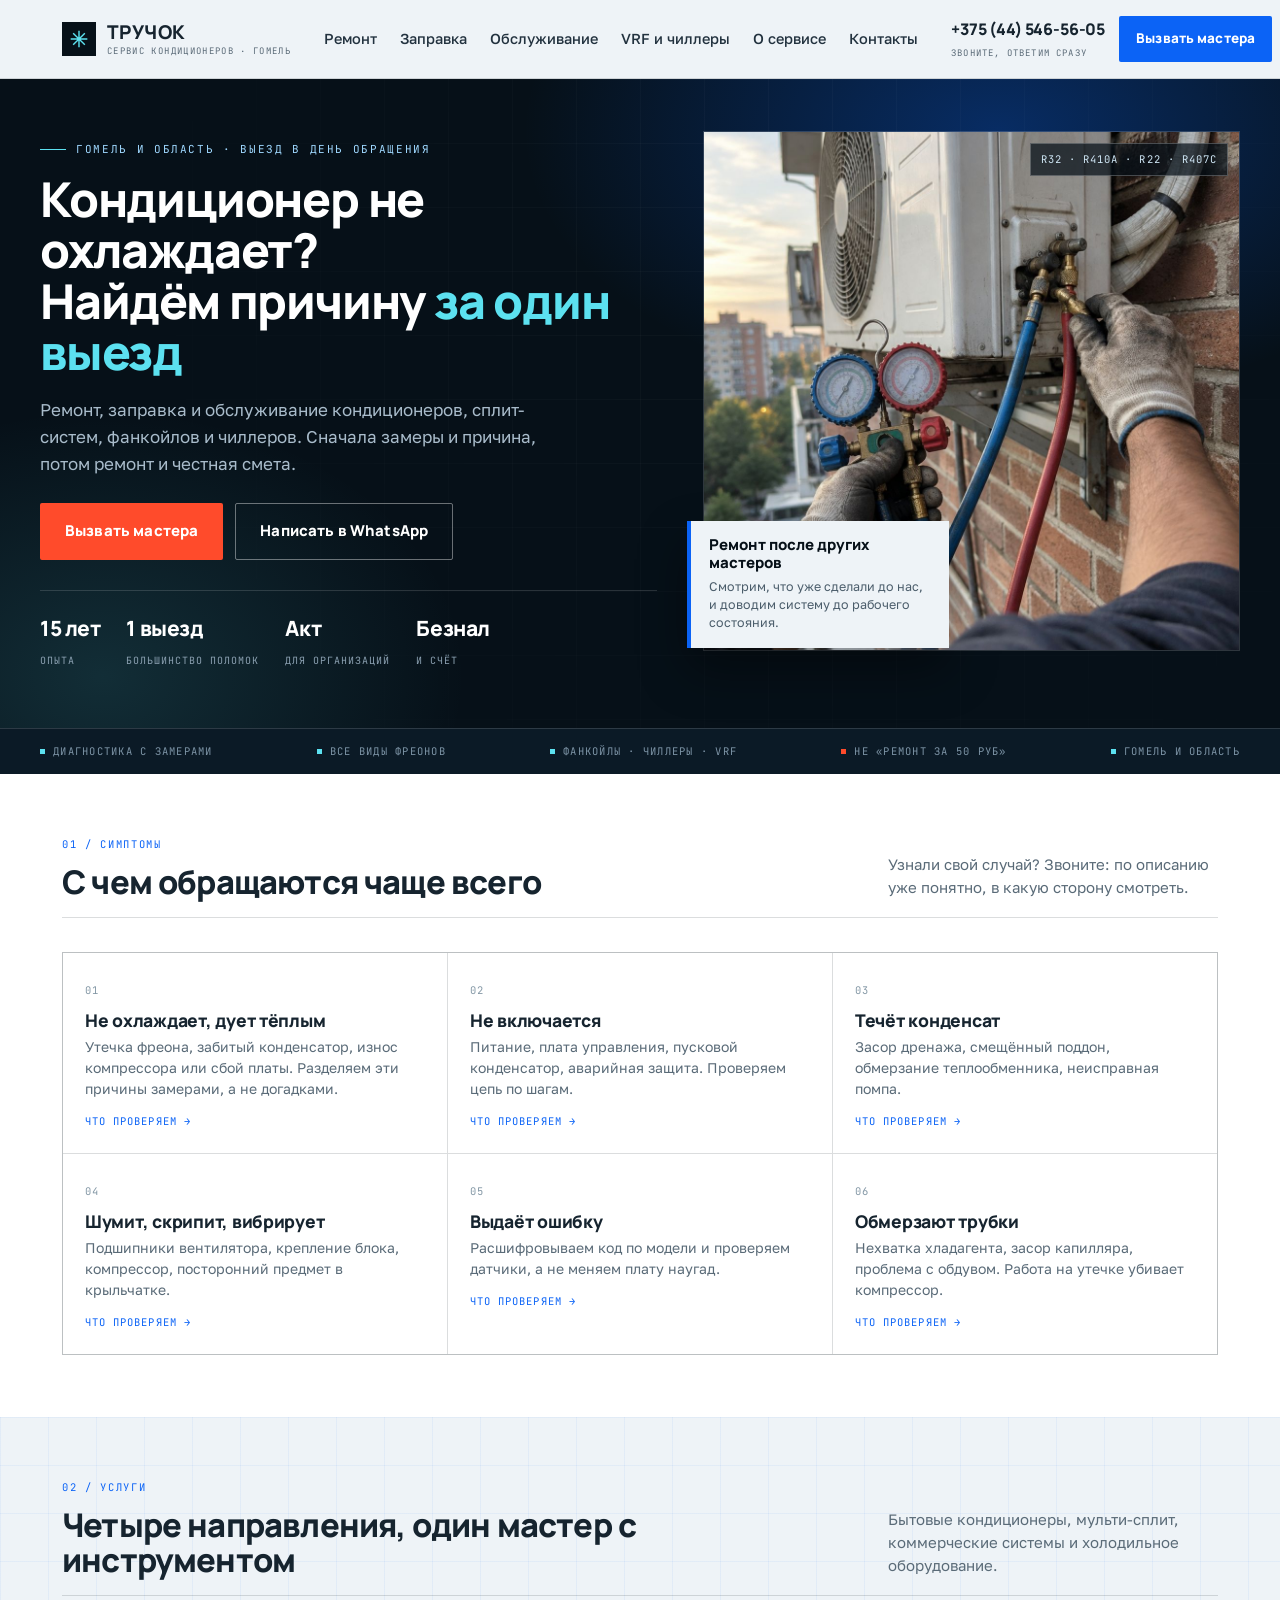
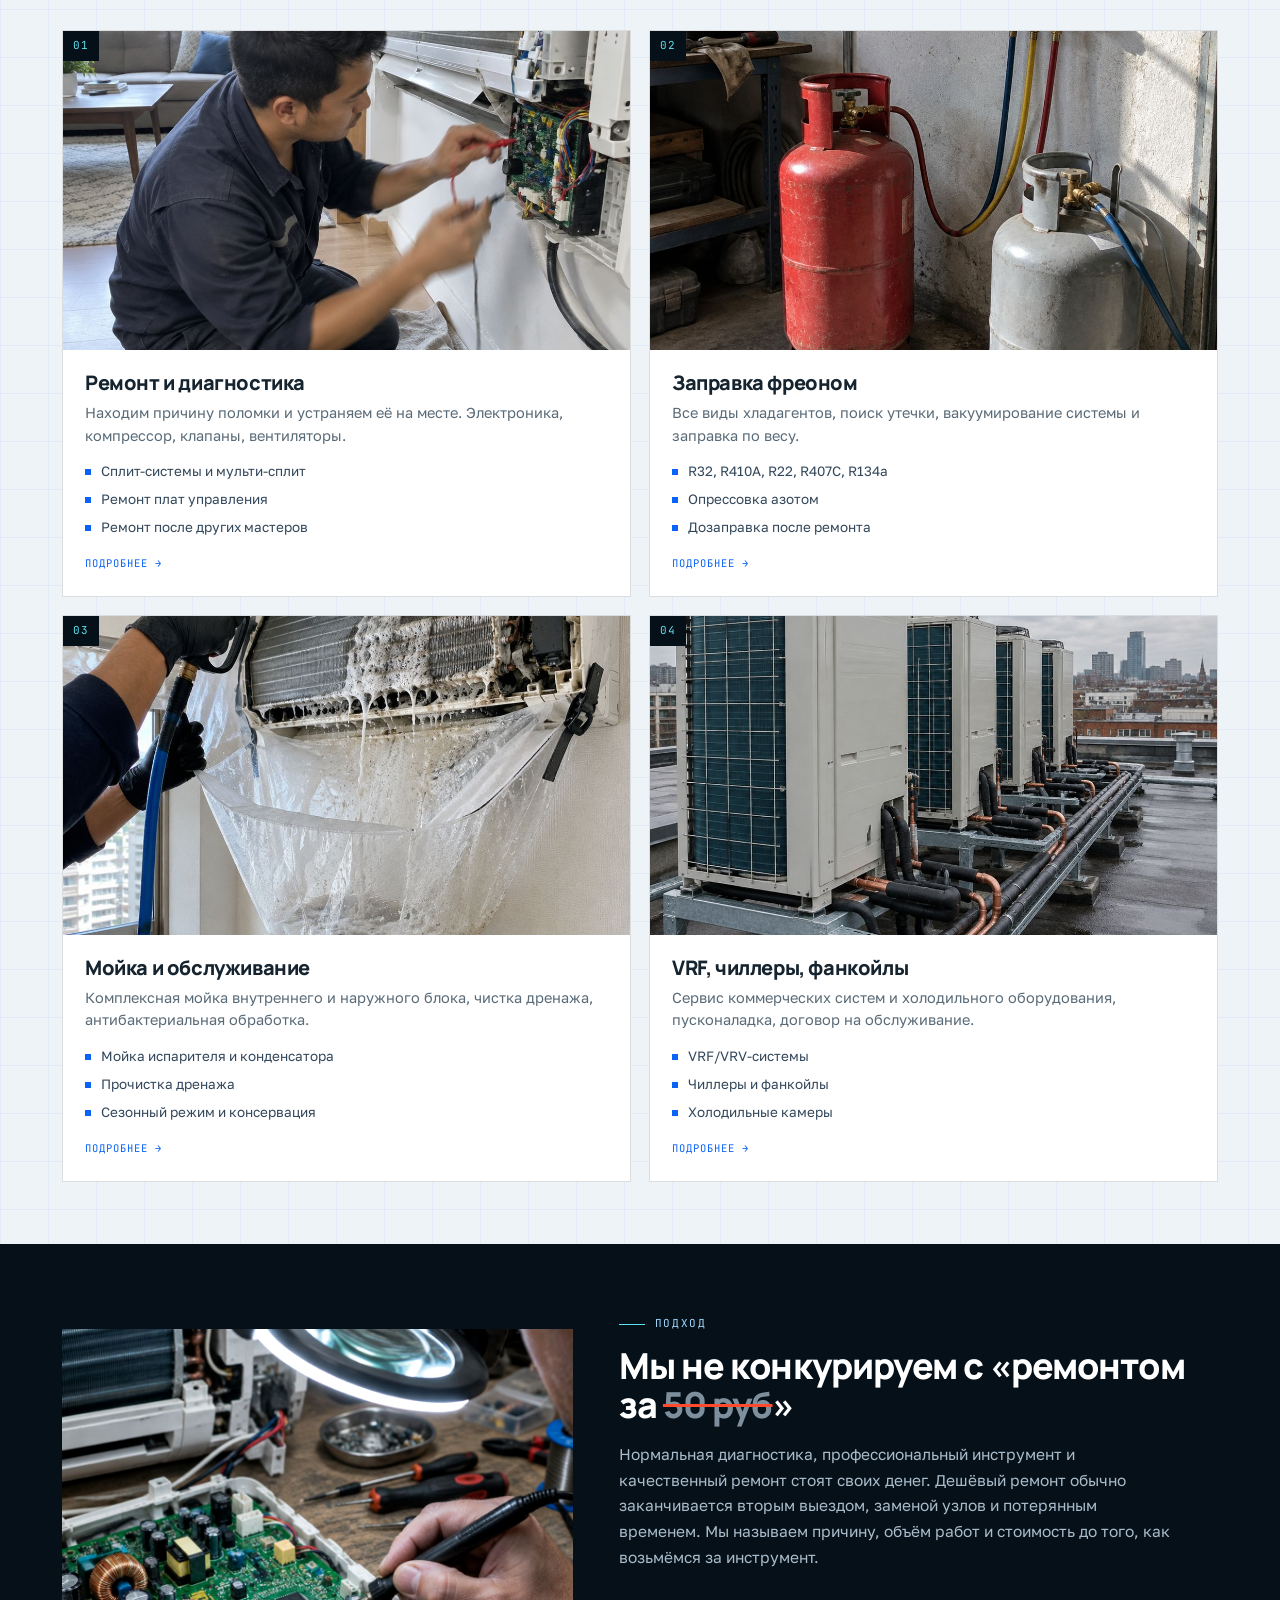
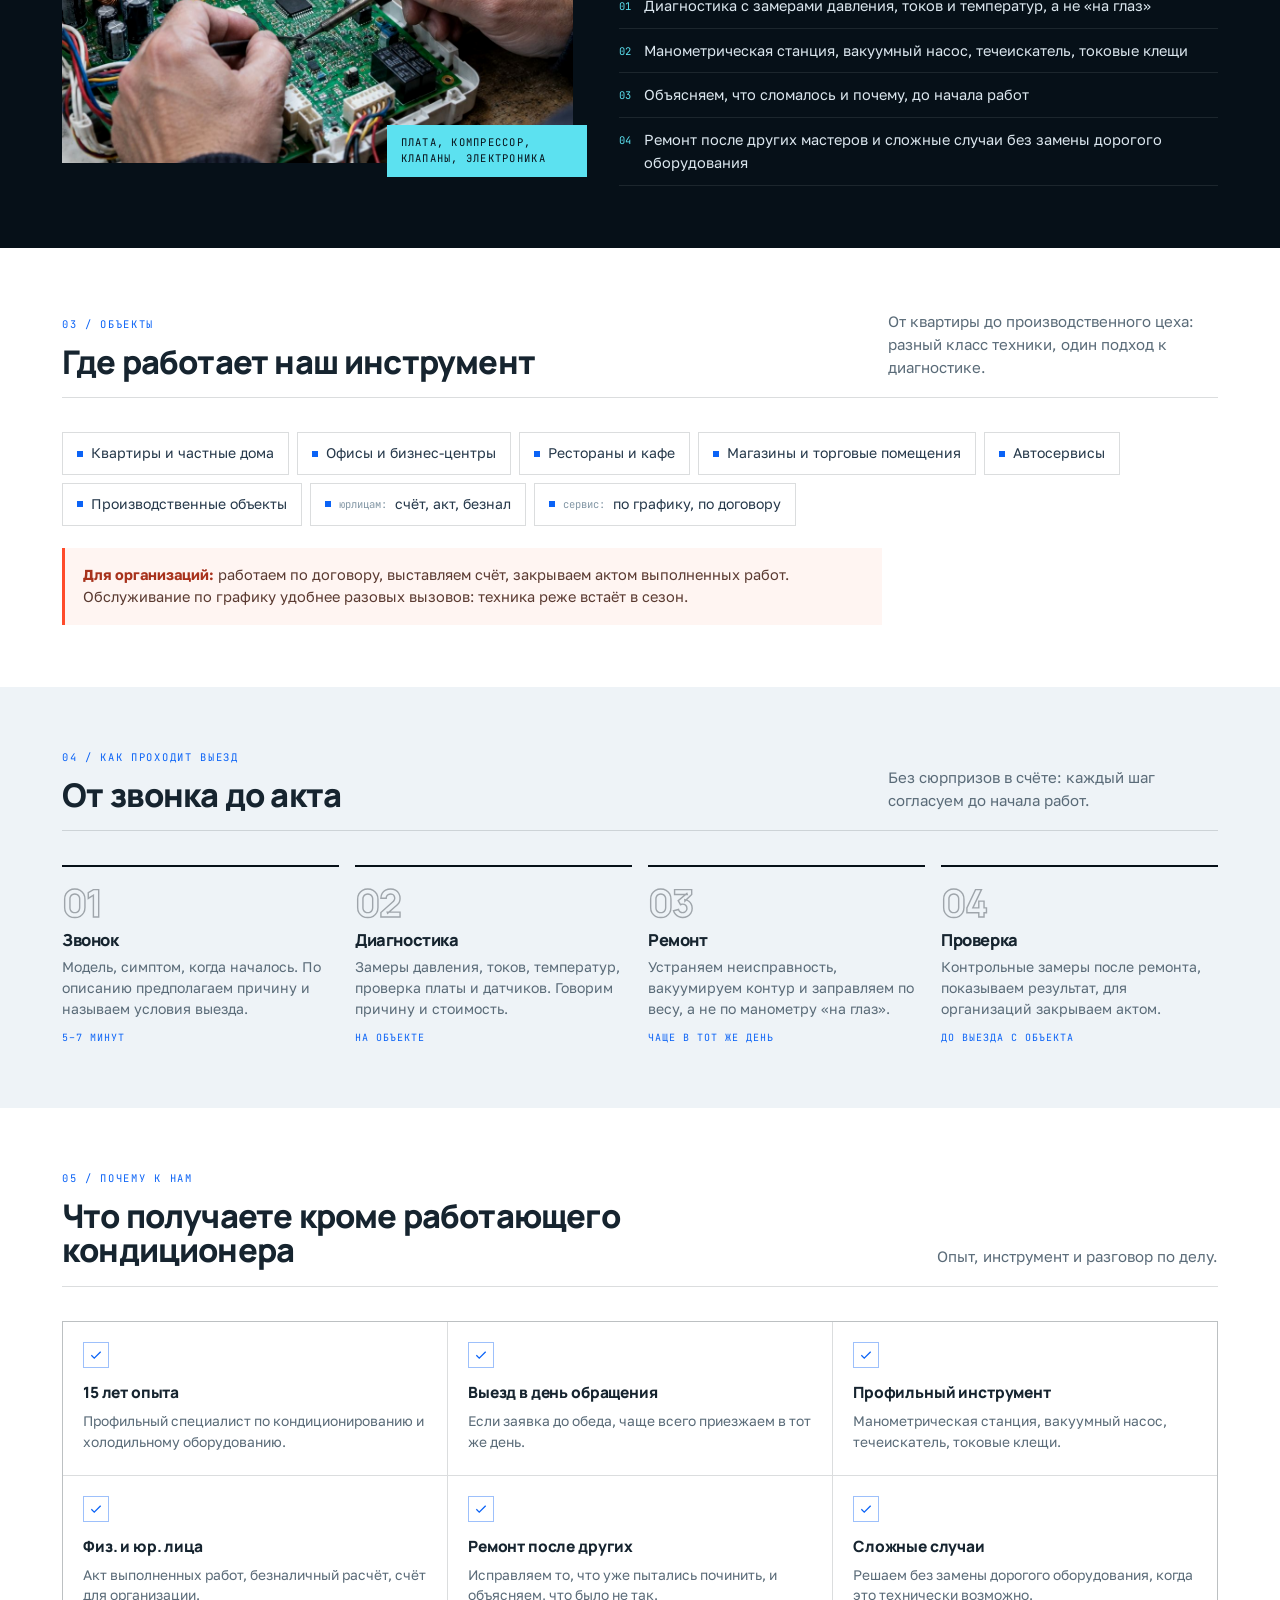
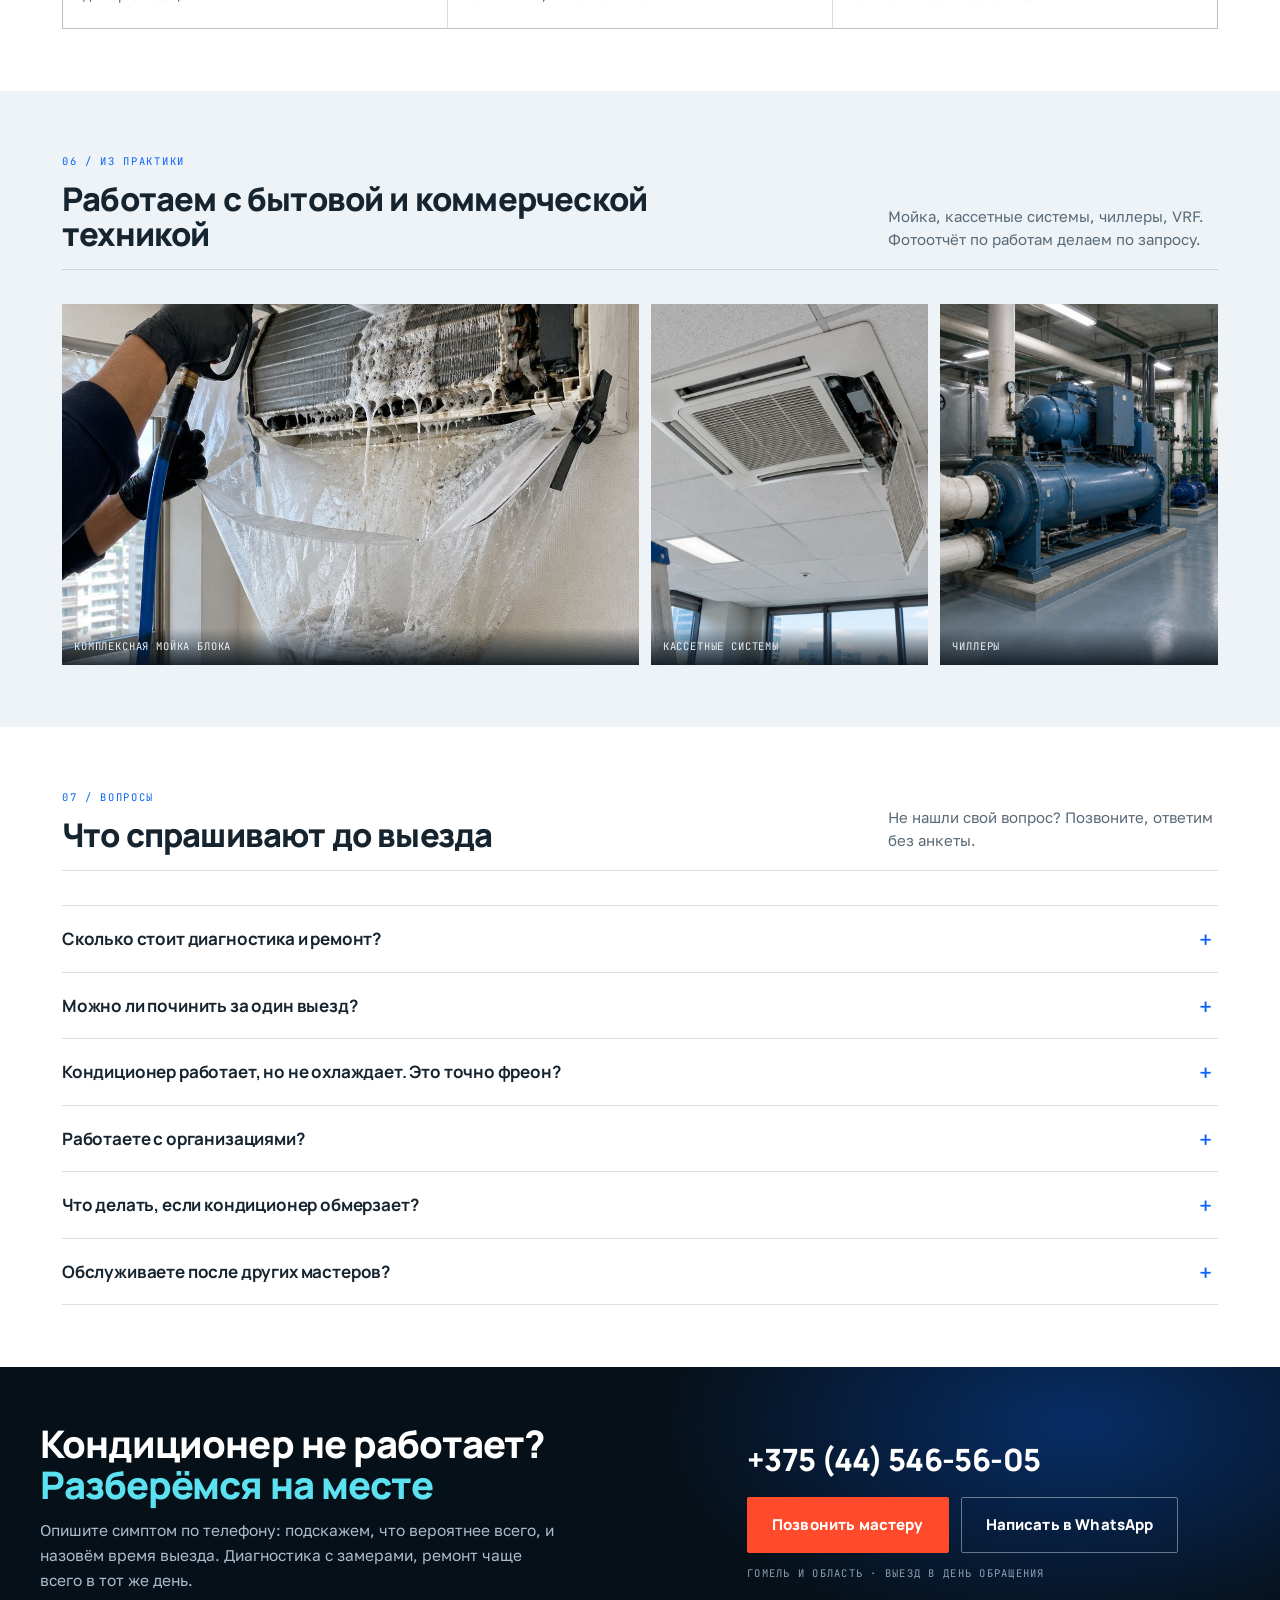
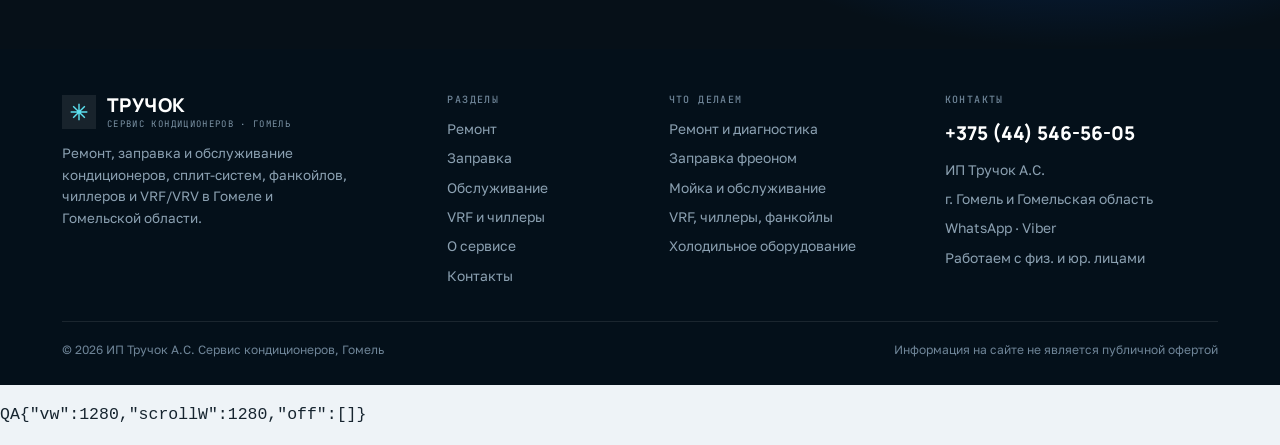
==== commit 9f035290: "qa probe 2" ====
--- a/index.html
+++ b/index.html
@@ -399,6 +399,6 @@
 </div>
 
 <script src="assets/js/app.js" defer></script>
-<script>window.addEventListener('load',function(){var d=document.documentElement;var hero=document.querySelector('.hero');var ruler=document.querySelector('.ruler');var h={vw:window.innerWidth,vh:window.innerHeight,scrollW:d.scrollWidth,heroBottom:Math.round(hero.getBoundingClientRect().bottom),rulerBottom:Math.round(ruler.getBoundingClientRect().bottom)};var p=document.createElement('pre');p.id='qa';p.textContent='QA'+JSON.stringify(h);document.body.appendChild(p);});</script>
+<script>window.addEventListener('load',function(){var vw=document.documentElement.clientWidth;var out=[];document.querySelectorAll('body *').forEach(function(el){var r=el.getBoundingClientRect();if(r.width>0&&r.right>vw+1){out.push((el.className||el.tagName)+':'+Math.round(r.right));}});var p=document.createElement('pre');p.id='qa';p.textContent='QA'+JSON.stringify({vw:vw,scrollW:document.documentElement.scrollWidth,off:out.slice(0,12)});document.body.appendChild(p);});</script>
 </body>
 </html>
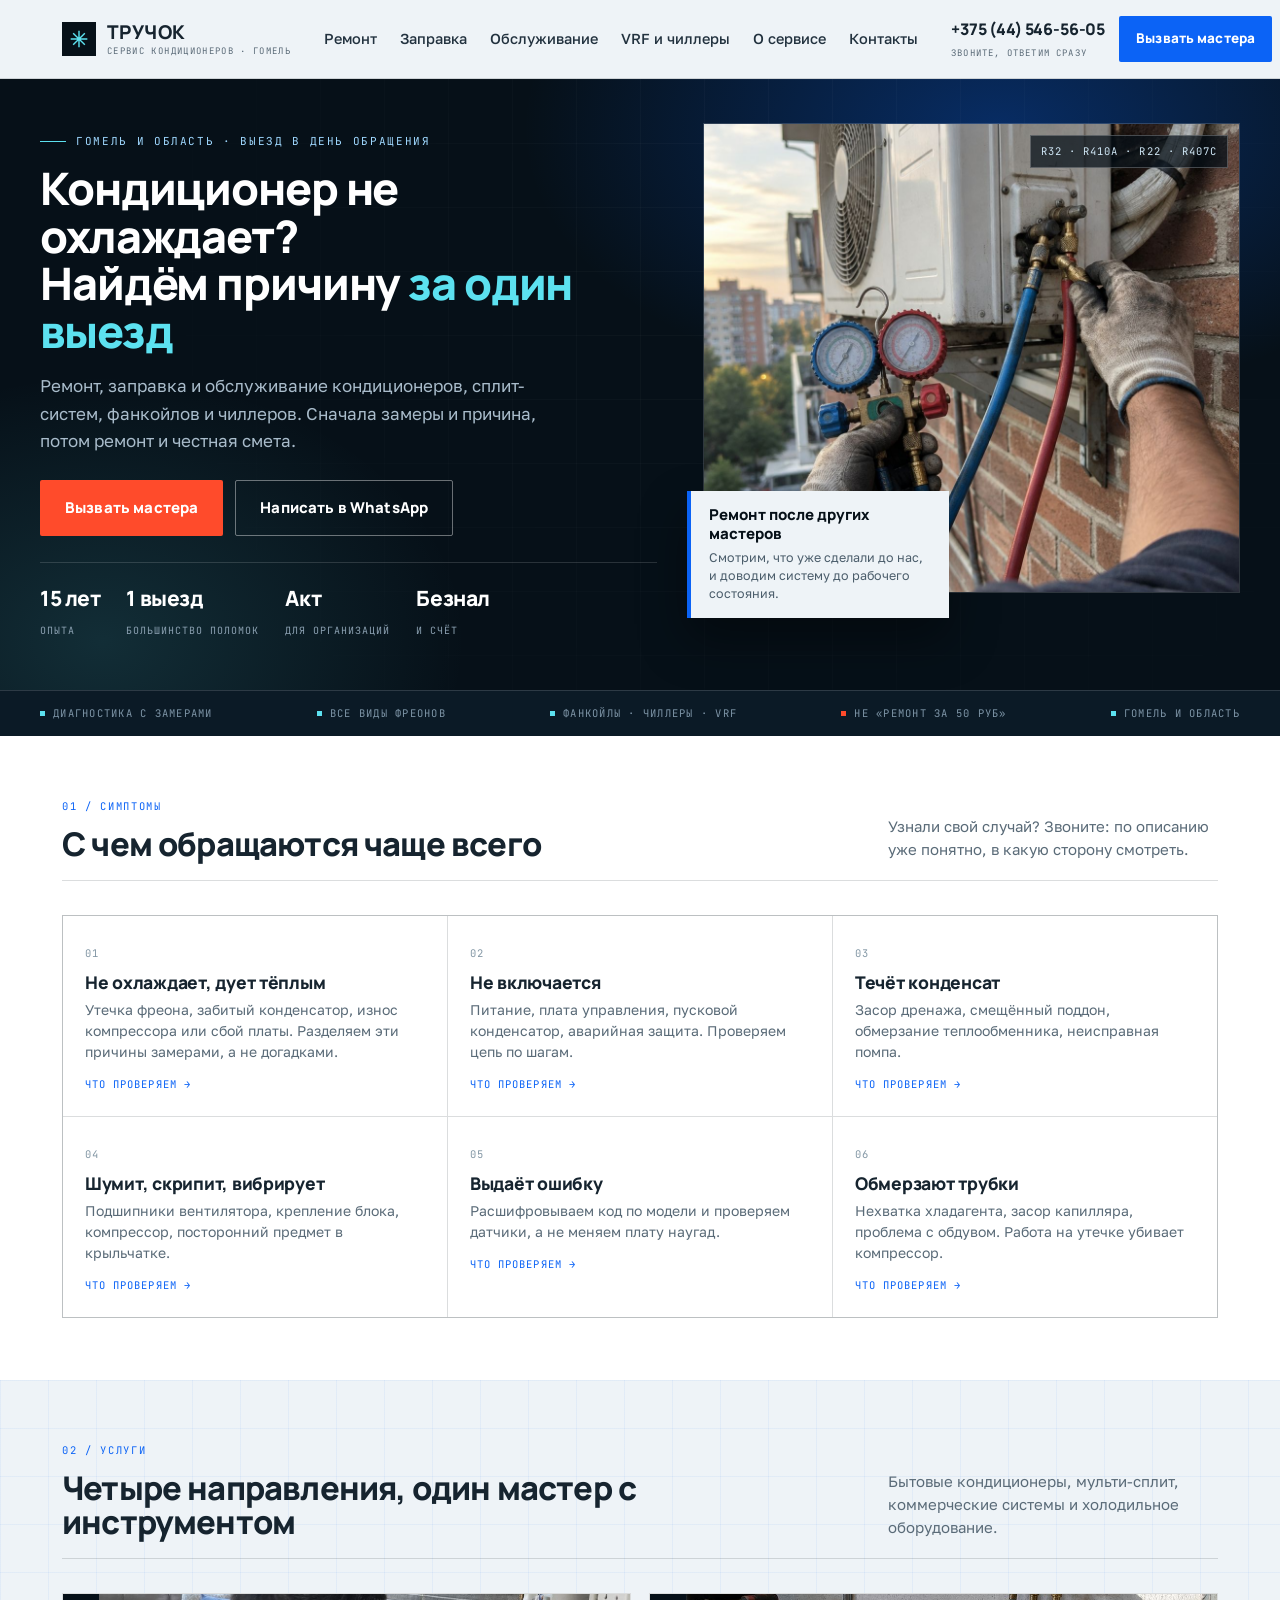
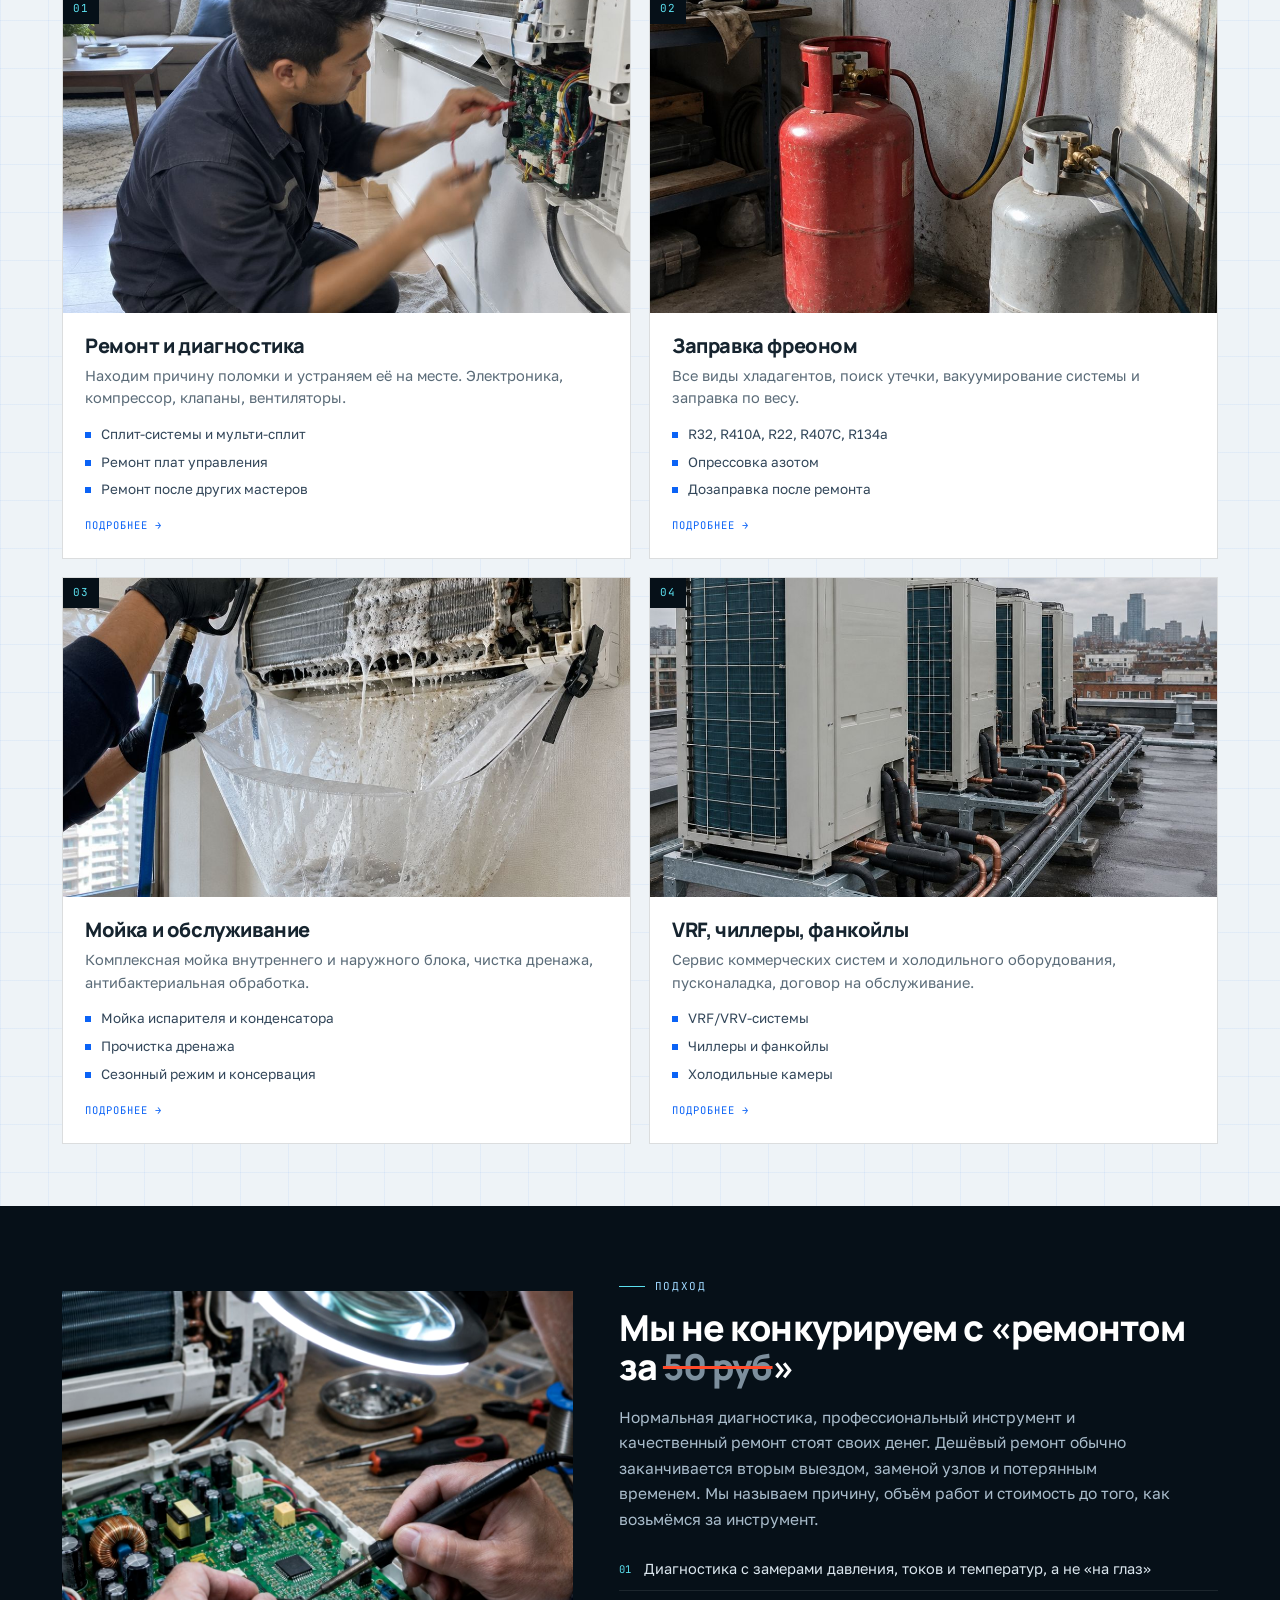
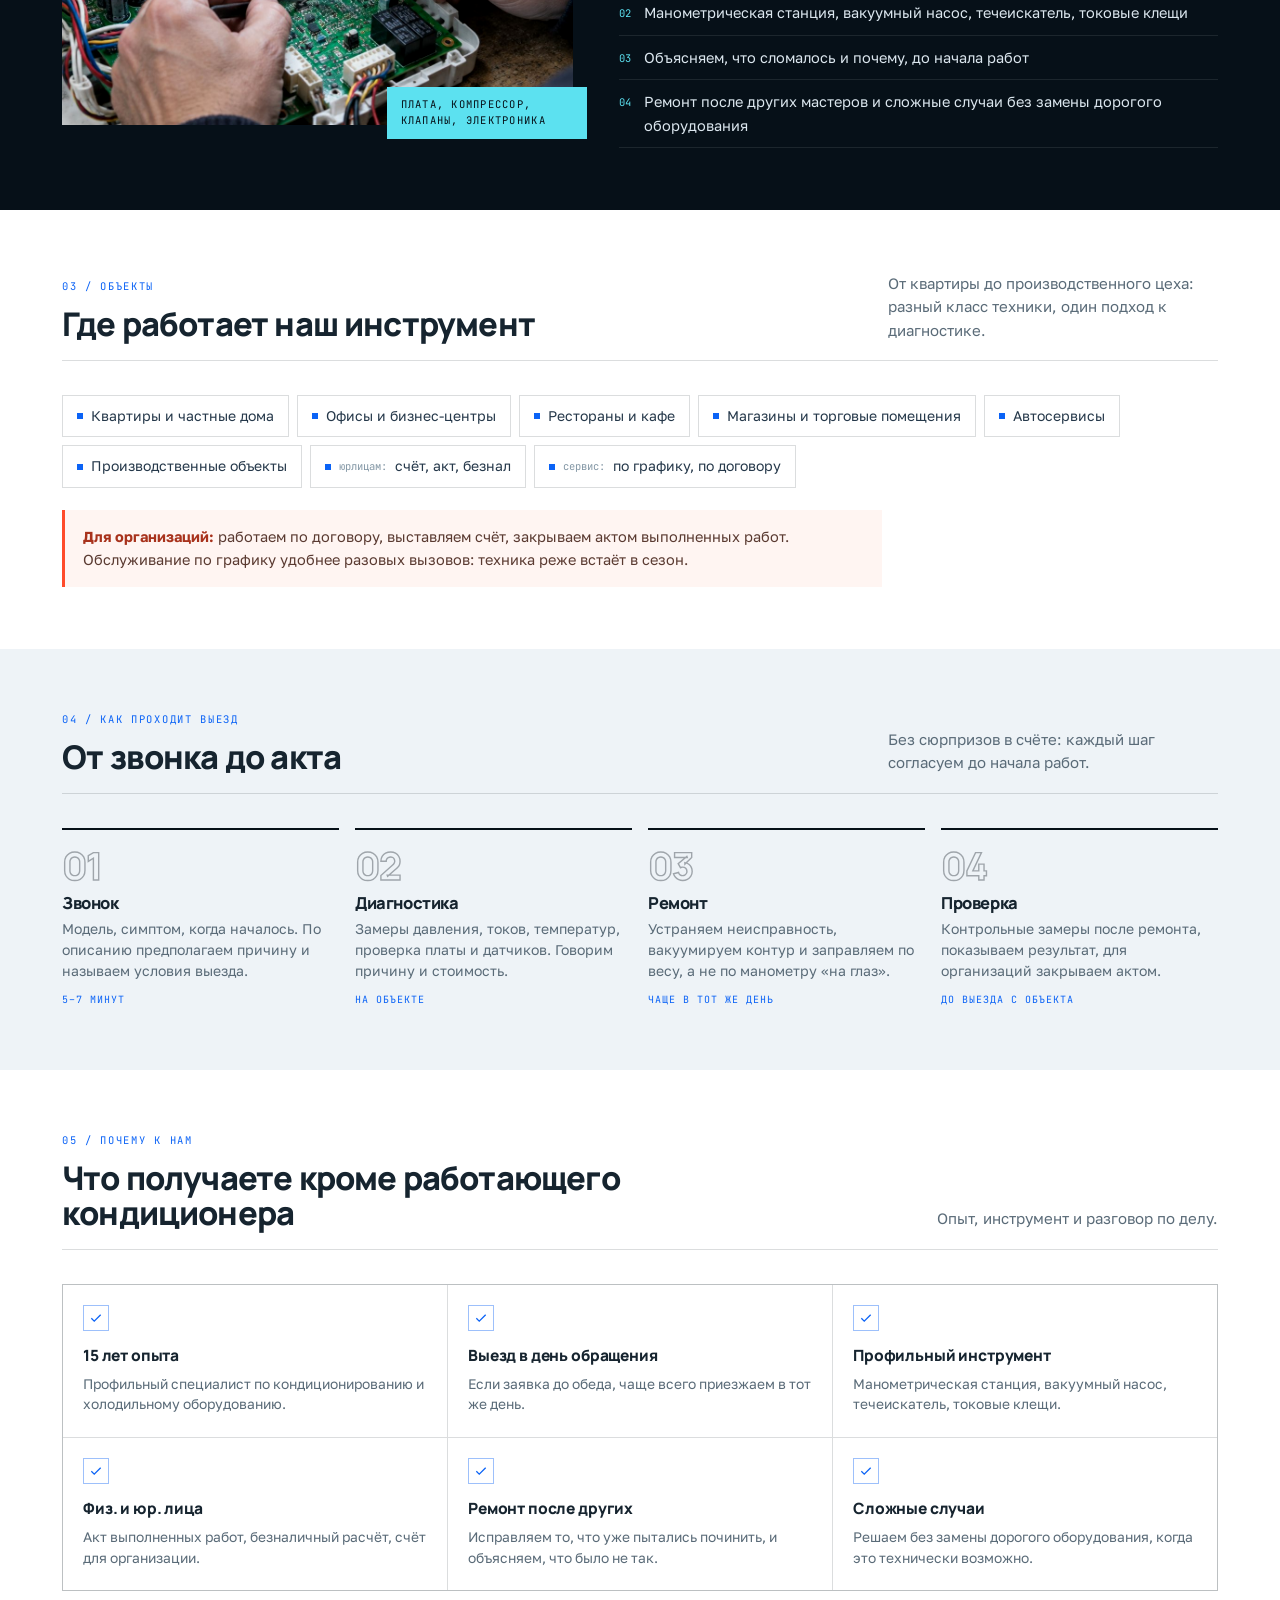
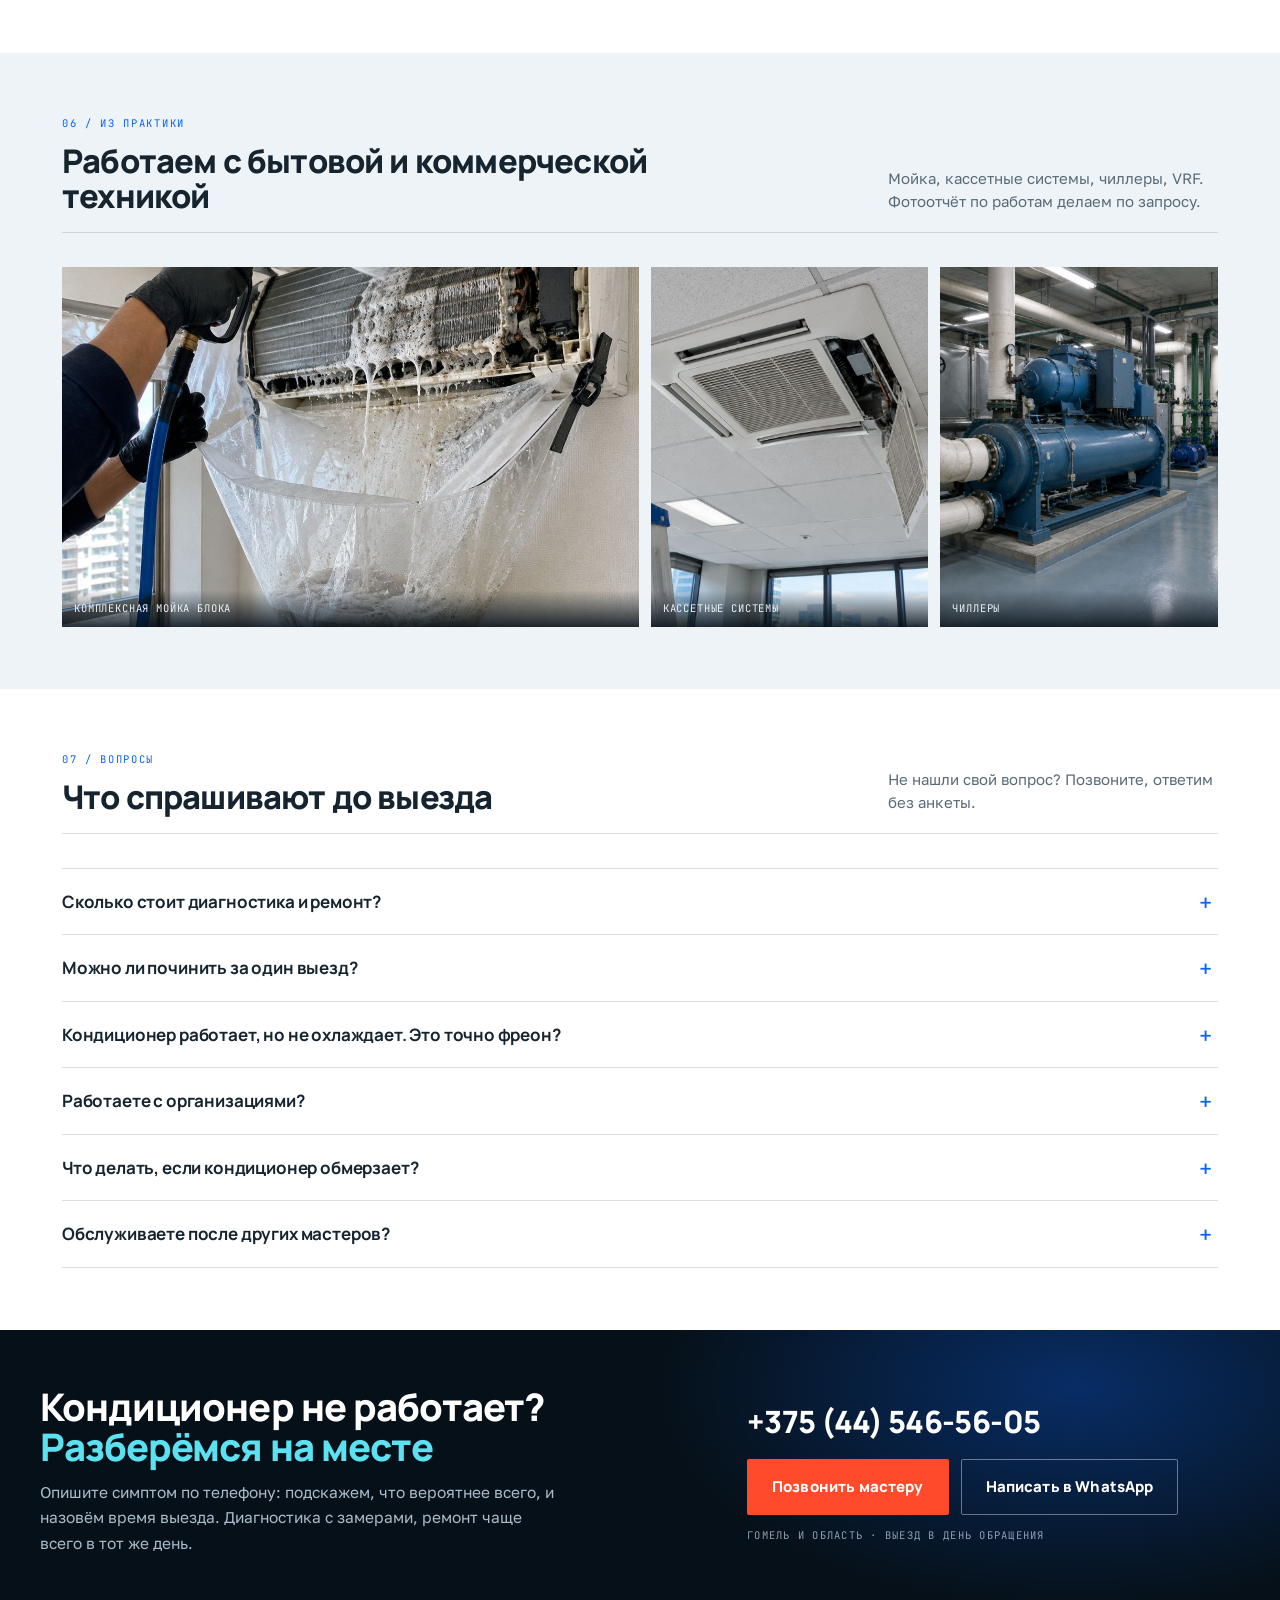
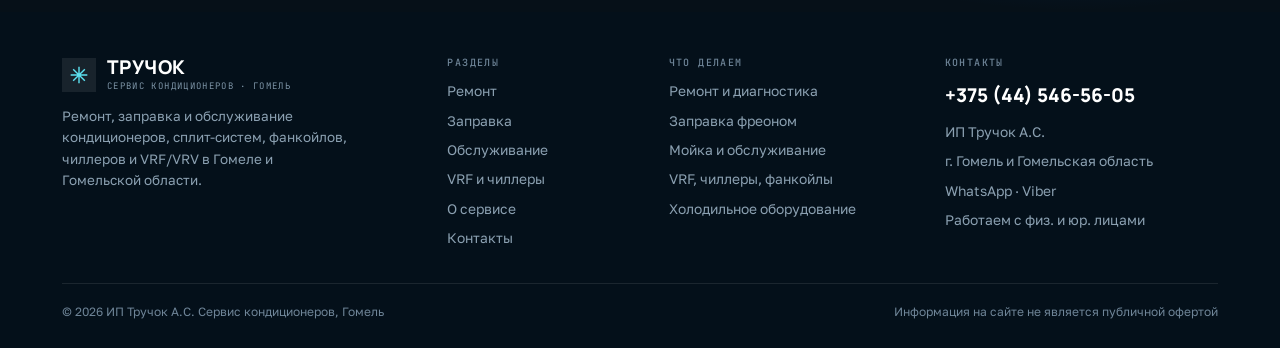
==== commit 1d4f91c5: "Header fit fix, hero height, qa harness" ====
--- a/index.html
+++ b/index.html
@@ -18,7 +18,7 @@
 <link rel="preconnect" href="https://fonts.googleapis.com">
 <link rel="preconnect" href="https://fonts.gstatic.com" crossorigin>
 <link href="https://fonts.googleapis.com/css2?family=Manrope:wght@400;600;700;800&family=Golos+Text:wght@400;500;600&family=JetBrains+Mono:wght@400;500&display=swap" rel="stylesheet">
-<link rel="stylesheet" href="assets/css/style.css?v=1">
+<link rel="stylesheet" href="assets/css/style.css?v=2">
 <script type="application/ld+json">{"@context": "https://schema.org", "@type": "HVACBusiness", "name": "ИП Тручок А.С. — ремонт кондиционеров", "description": "Ремонт, заправка и обслуживание кондиционеров, сплит-систем, фанкойлов, чиллеров и VRF/VRV в Гомеле и Гомельской области.", "telephone": "+375445465605", "url": "https://99sitefast-ai.github.io/truchok-kondicionery-gomel/", "image": "https://99sitefast-ai.github.io/truchok-kondicionery-gomel/assets/img/hero-gauge.jpg", "address": {"@type": "PostalAddress", "addressLocality": "Гомель", "addressRegion": "Гомельская область", "addressCountry": "BY"}, "areaServed": ["Гомель", "Гомельская область"], "knowsAbout": ["ремонт кондиционеров", "заправка фреоном", "обслуживание сплит-систем", "чиллеры", "VRF/VRV", "фанкойлы"], "founder": {"@type": "Person", "name": "Тручок А.С."}}</script>
 </head>
 <body>
@@ -399,6 +399,5 @@
 </div>
 
 <script src="assets/js/app.js" defer></script>
-<script>window.addEventListener('load',function(){var vw=document.documentElement.clientWidth;var out=[];document.querySelectorAll('body *').forEach(function(el){var r=el.getBoundingClientRect();if(r.width>0&&r.right>vw+1){out.push((el.className||el.tagName)+':'+Math.round(r.right));}});var p=document.createElement('pre');p.id='qa';p.textContent='QA'+JSON.stringify({vw:vw,scrollW:document.documentElement.scrollWidth,off:out.slice(0,12)});document.body.appendChild(p);});</script>
 </body>
 </html>
--- a/assets/css/style.css
+++ b/assets/css/style.css
@@ -124,7 +124,7 @@
 .hero-in{
   position:relative;z-index:2;
   display:grid;grid-template-columns:1.07fr .93fr;gap:46px;align-items:center;
-  padding:52px 0 56px;
+  padding:44px 0 48px;
 }
 .kick{
   display:inline-flex;align-items:center;gap:10px;
@@ -132,13 +132,13 @@
 }
 .kick b{width:26px;height:1px;background:var(--cyan);display:inline-block}
 .hero h1{
-  font-size:clamp(29px,3.75vw,52px);margin-top:16px;color:#fff;
+  font-size:clamp(28px,3.5vw,47px);margin-top:14px;color:#fff;
 }
 .hero h1 .hl{color:var(--cyan)}
 .hero-sub{margin-top:18px;font-size:17px;line-height:1.6;color:#a9bccb;max-width:530px}
 .hero-cta{margin-top:26px;display:flex;gap:12px;flex-wrap:wrap}
 .hero-trust{
-  margin-top:30px;padding-top:20px;border-top:1px solid var(--line-l);
+  margin-top:26px;padding-top:18px;border-top:1px solid var(--line-l);
   display:grid;grid-template-columns:repeat(4,auto);gap:12px 26px;justify-content:start;
 }
 .hero-trust div b{
@@ -149,7 +149,7 @@
 }
 .hero-media{position:relative;align-self:stretch}
 .hero-media img{
-  width:100%;height:100%;max-height:520px;object-fit:cover;
+  width:100%;height:100%;max-height:470px;object-fit:cover;
   border:1px solid rgba(255,255,255,.16);
 }
 .hero-tag{
@@ -479,9 +479,19 @@
 @media (prefers-reduced-motion:reduce){.rv{opacity:1;transform:none;transition:none}}
 
 /* ---------- responsive ---------- */
+@media (max-width:1240px){
+  .hdr-in{gap:16px}
+  .nav a{padding:9px 7px;font-size:14px}
+  .hdr-tel{font-size:15px}
+  .hero-in{gap:34px}
+}
+@media (max-width:1200px){
+  .hdr-act .btn{display:none}
+}
 @media (max-width:1080px){
-  .nav a{padding:8px 8px;font-size:13.8px}
-  .hero-in{grid-template-columns:1fr .9fr;gap:30px}
+  .nav a{padding:8px 6px;font-size:13.6px}
+  .hero-in{grid-template-columns:1fr .9fr;gap:26px}
+  .hdr-tel small{display:none}
 }
 @media (max-width:960px){
   .hdr-in{height:70px}
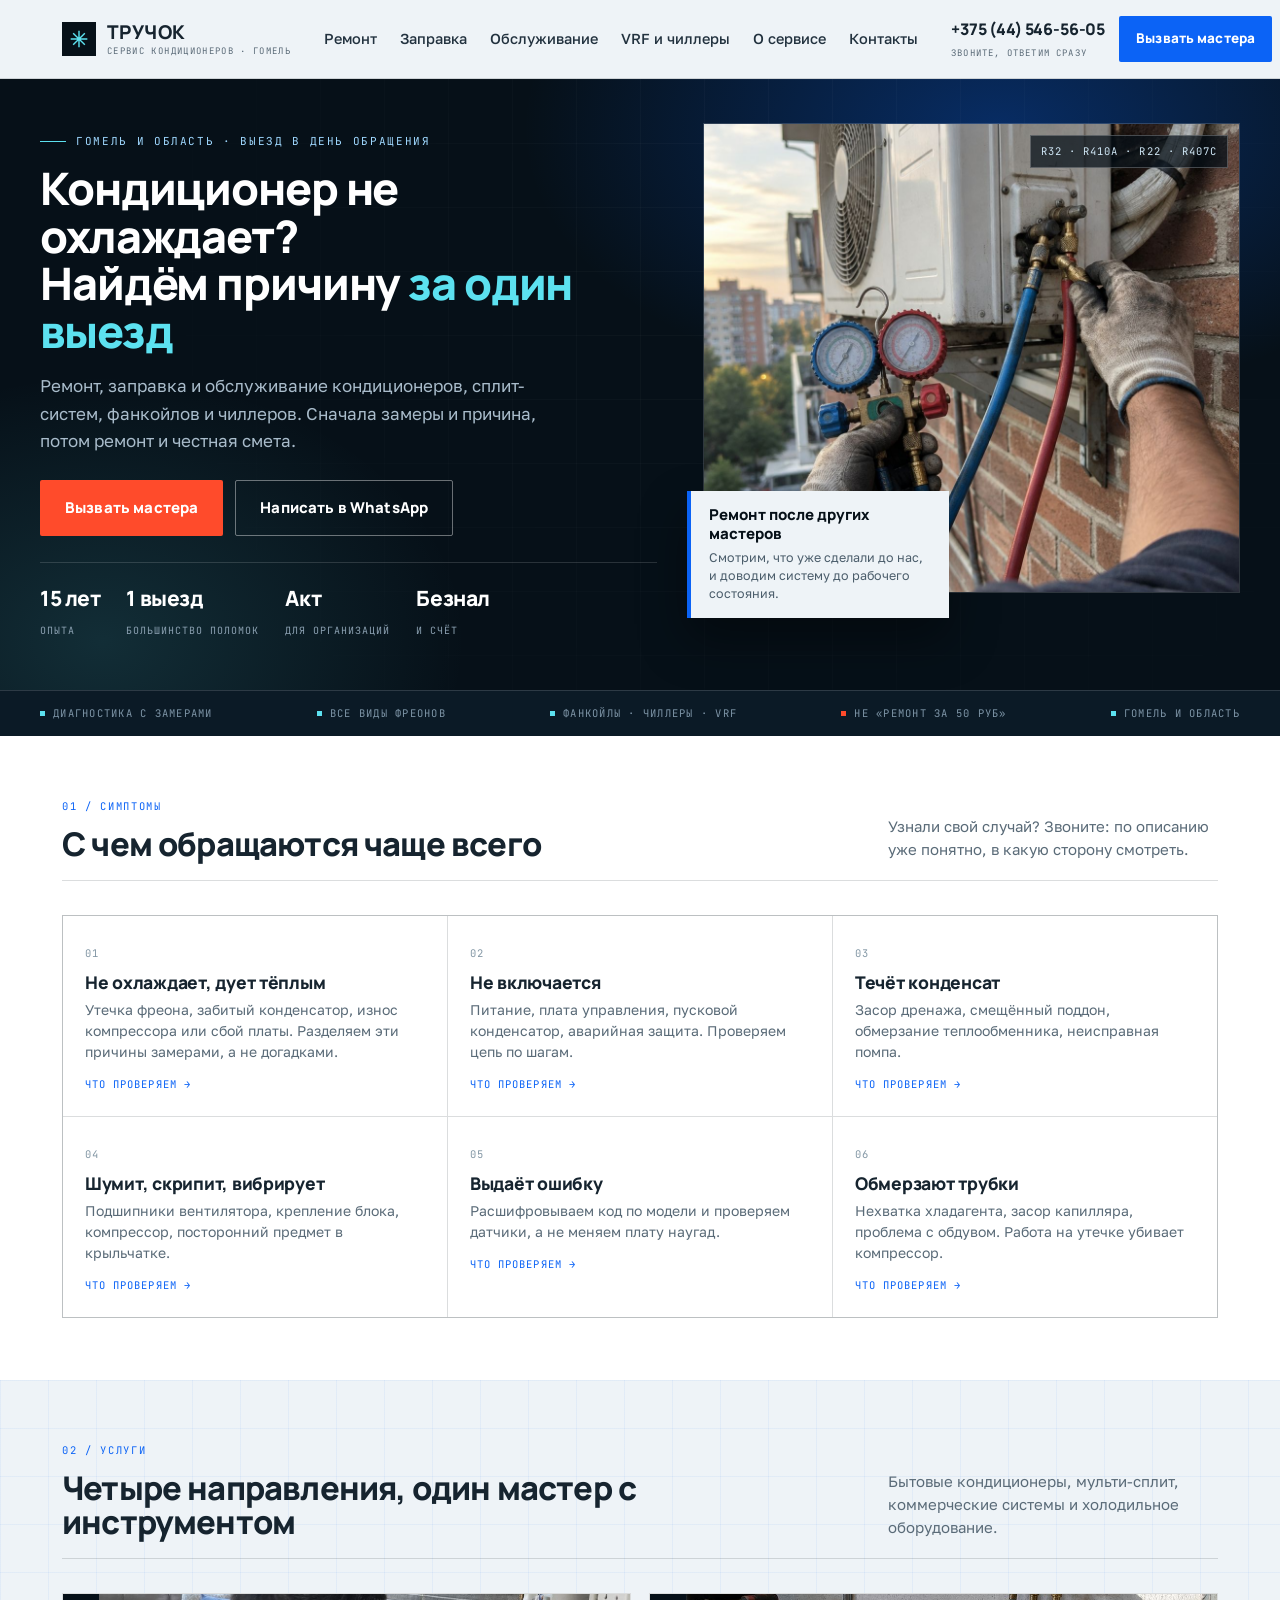
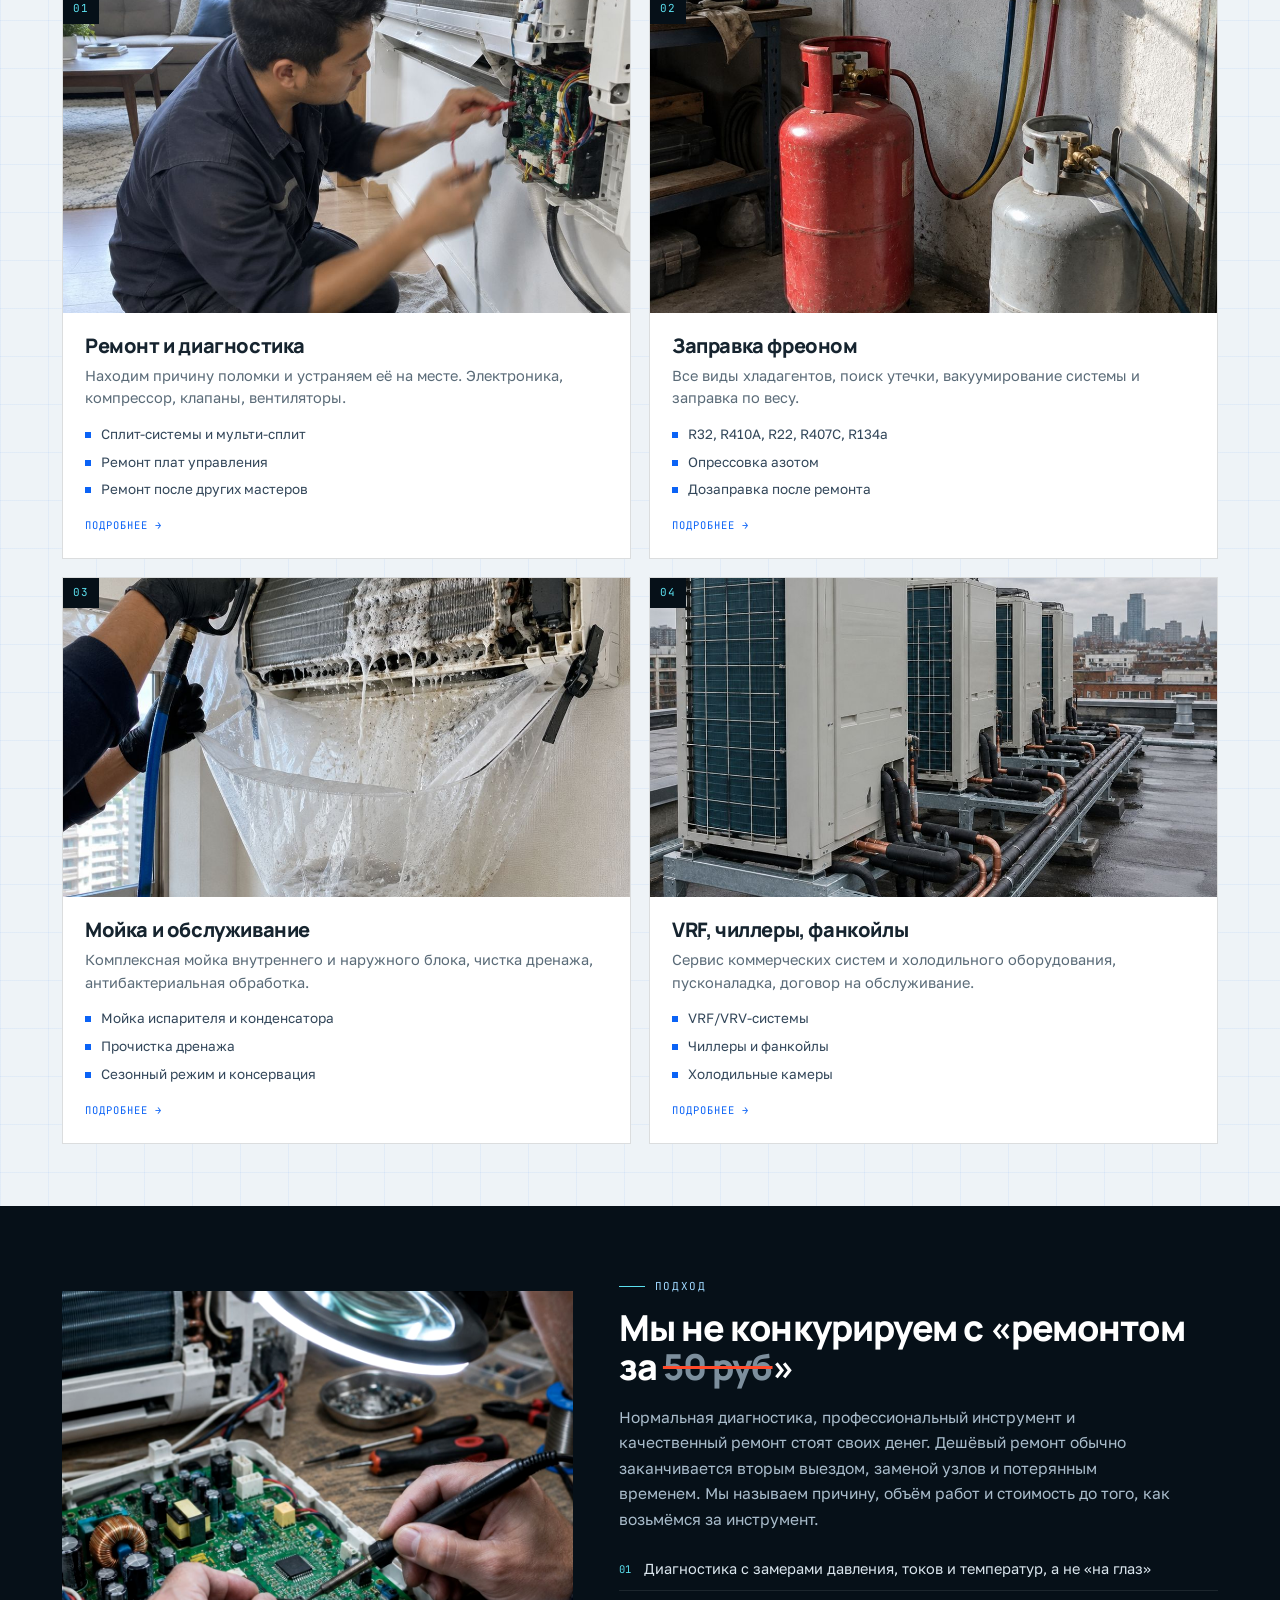
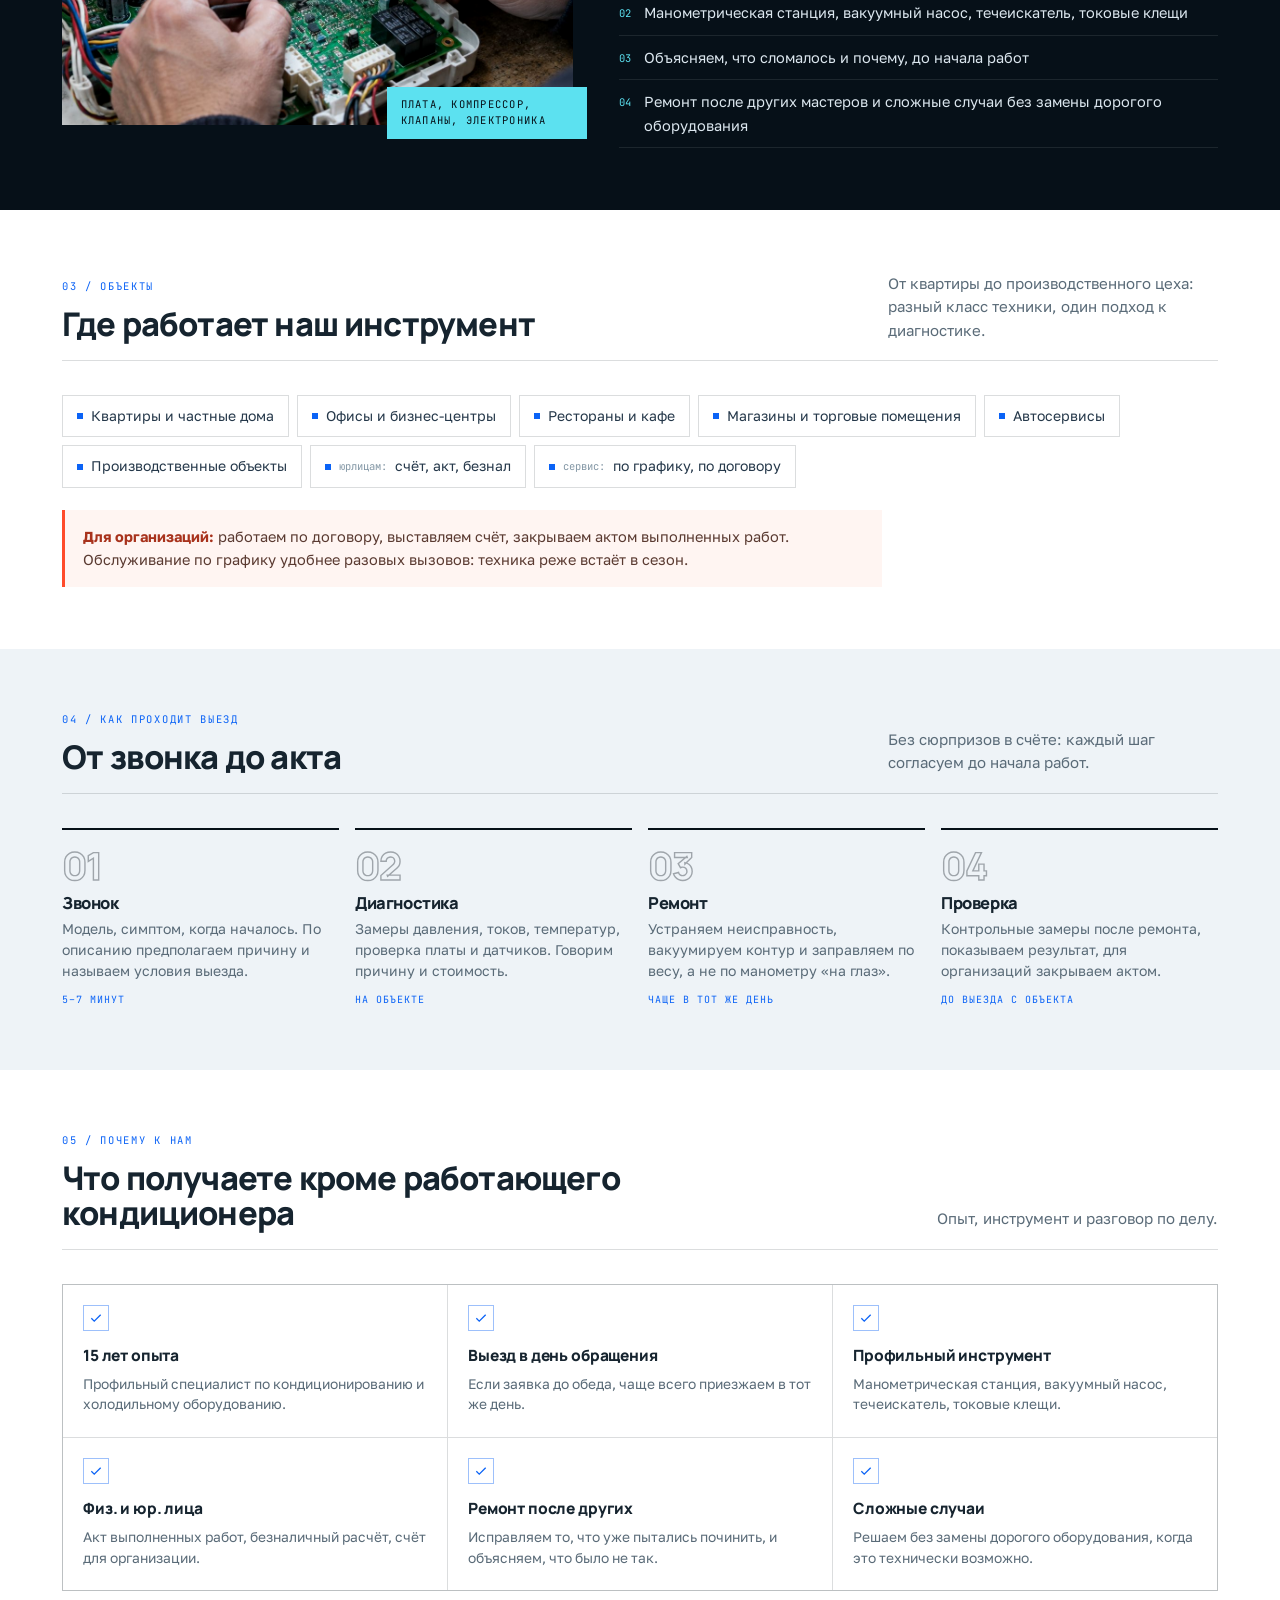
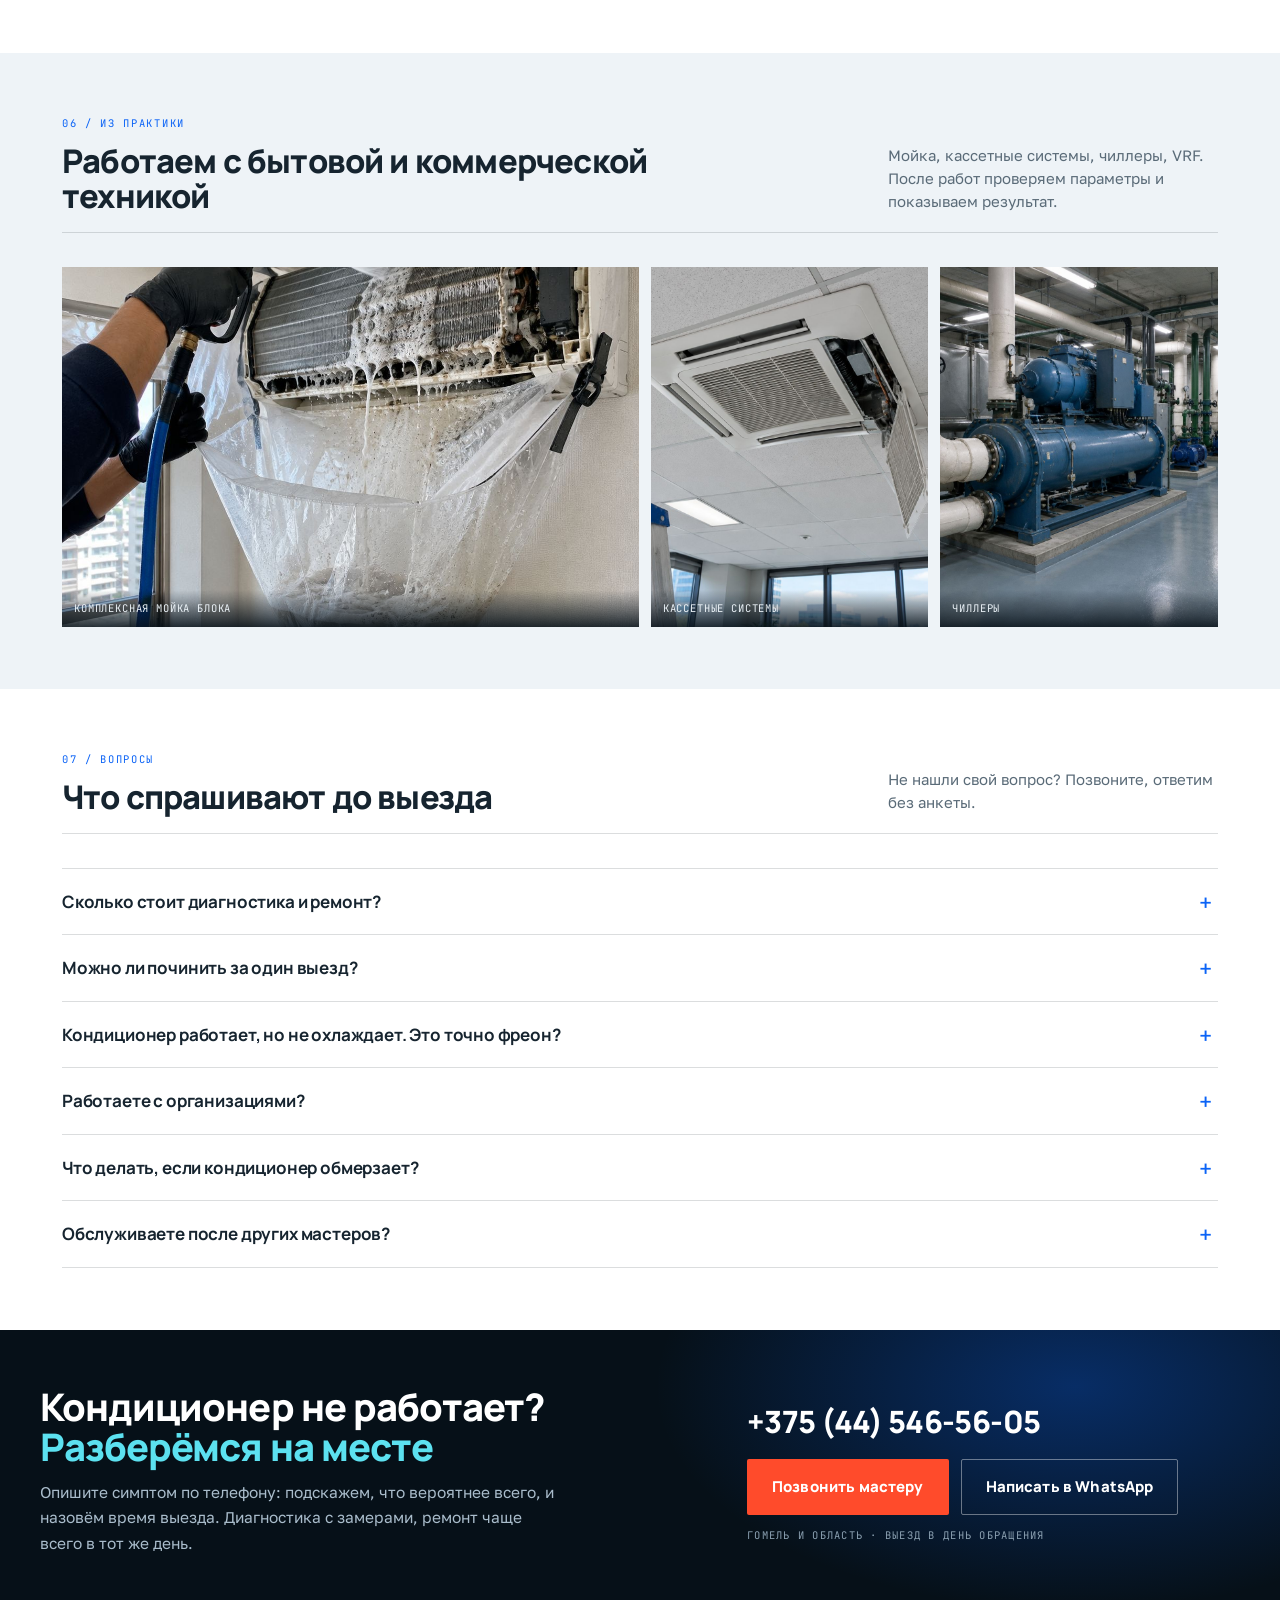
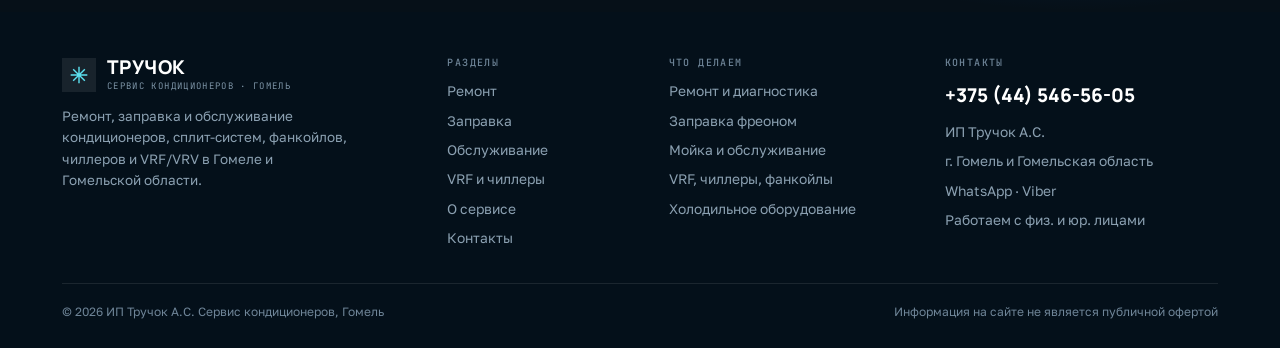
==== commit 2d6e3e67: "Убраны непроверенные детали" ====
--- a/index.html
+++ b/index.html
@@ -18,7 +18,8 @@
 <link rel="preconnect" href="https://fonts.googleapis.com">
 <link rel="preconnect" href="https://fonts.gstatic.com" crossorigin>
 <link href="https://fonts.googleapis.com/css2?family=Manrope:wght@400;600;700;800&family=Golos+Text:wght@400;500;600&family=JetBrains+Mono:wght@400;500&display=swap" rel="stylesheet">
-<link rel="stylesheet" href="assets/css/style.css?v=2">
+<link rel="icon" href="favicon.svg" type="image/svg+xml">
+<link rel="stylesheet" href="assets/css/style.css?v=7">
 <script type="application/ld+json">{"@context": "https://schema.org", "@type": "HVACBusiness", "name": "ИП Тручок А.С. — ремонт кондиционеров", "description": "Ремонт, заправка и обслуживание кондиционеров, сплит-систем, фанкойлов, чиллеров и VRF/VRV в Гомеле и Гомельской области.", "telephone": "+375445465605", "url": "https://99sitefast-ai.github.io/truchok-kondicionery-gomel/", "image": "https://99sitefast-ai.github.io/truchok-kondicionery-gomel/assets/img/hero-gauge.jpg", "address": {"@type": "PostalAddress", "addressLocality": "Гомель", "addressRegion": "Гомельская область", "addressCountry": "BY"}, "areaServed": ["Гомель", "Гомельская область"], "knowsAbout": ["ремонт кондиционеров", "заправка фреоном", "обслуживание сплит-систем", "чиллеры", "VRF/VRV", "фанкойлы"], "founder": {"@type": "Person", "name": "Тручок А.С."}}</script>
 </head>
 <body>
@@ -297,7 +298,7 @@
         <span class="lbl">06 / из практики</span>
         <h2>Работаем с бытовой и коммерческой техникой</h2>
       </div>
-      <p>Мойка, кассетные системы, чиллеры, VRF. Фотоотчёт по работам делаем по запросу.</p>
+      <p>Мойка, кассетные системы, чиллеры, VRF. После работ проверяем параметры и показываем результат.</p>
     </div>
     <div class="strip rv">
       <figure><img src="assets/img/moyka.jpg" alt="Мойка испарителя внутреннего блока кондиционера" loading="lazy" width="1100" height="688"><figcaption>Комплексная мойка блока</figcaption></figure>
--- a/assets/css/style.css
+++ b/assets/css/style.css
@@ -507,7 +507,7 @@
   .hdr-act{margin-left:0}
   .hdr-act .btn{display:none}
   .hero-in{grid-template-columns:1fr;gap:28px;padding:38px 0 42px}
-  .hero-media{order:-1;max-width:520px}
+  .hero-media{max-width:520px}
   .hero-media img{max-height:340px;aspect-ratio:16/10}
   .hero-tag{left:auto;right:12px;bottom:-18px;max-width:240px;padding:12px 14px}
   .hero h1{font-size:clamp(28px,5.6vw,40px)}
@@ -521,8 +521,13 @@
   .ftr-in{grid-template-columns:1fr 1fr;gap:26px}
   .shead{flex-direction:column;align-items:flex-start;gap:12px}
 }
+@media (max-width:700px){
+  .hdr-tel{display:none}
+}
 @media (max-width:620px){
   body{font-size:16px}
+  .logo-txt{font-size:17px}
+  .logo-txt small{font-size:8px;letter-spacing:.1em}
   .sec{padding:44px 0}
   .sym,.why,.steps,.cards2,.cards3{grid-template-columns:1fr}
   .hero-trust{grid-template-columns:repeat(2,1fr);gap:14px 18px}
